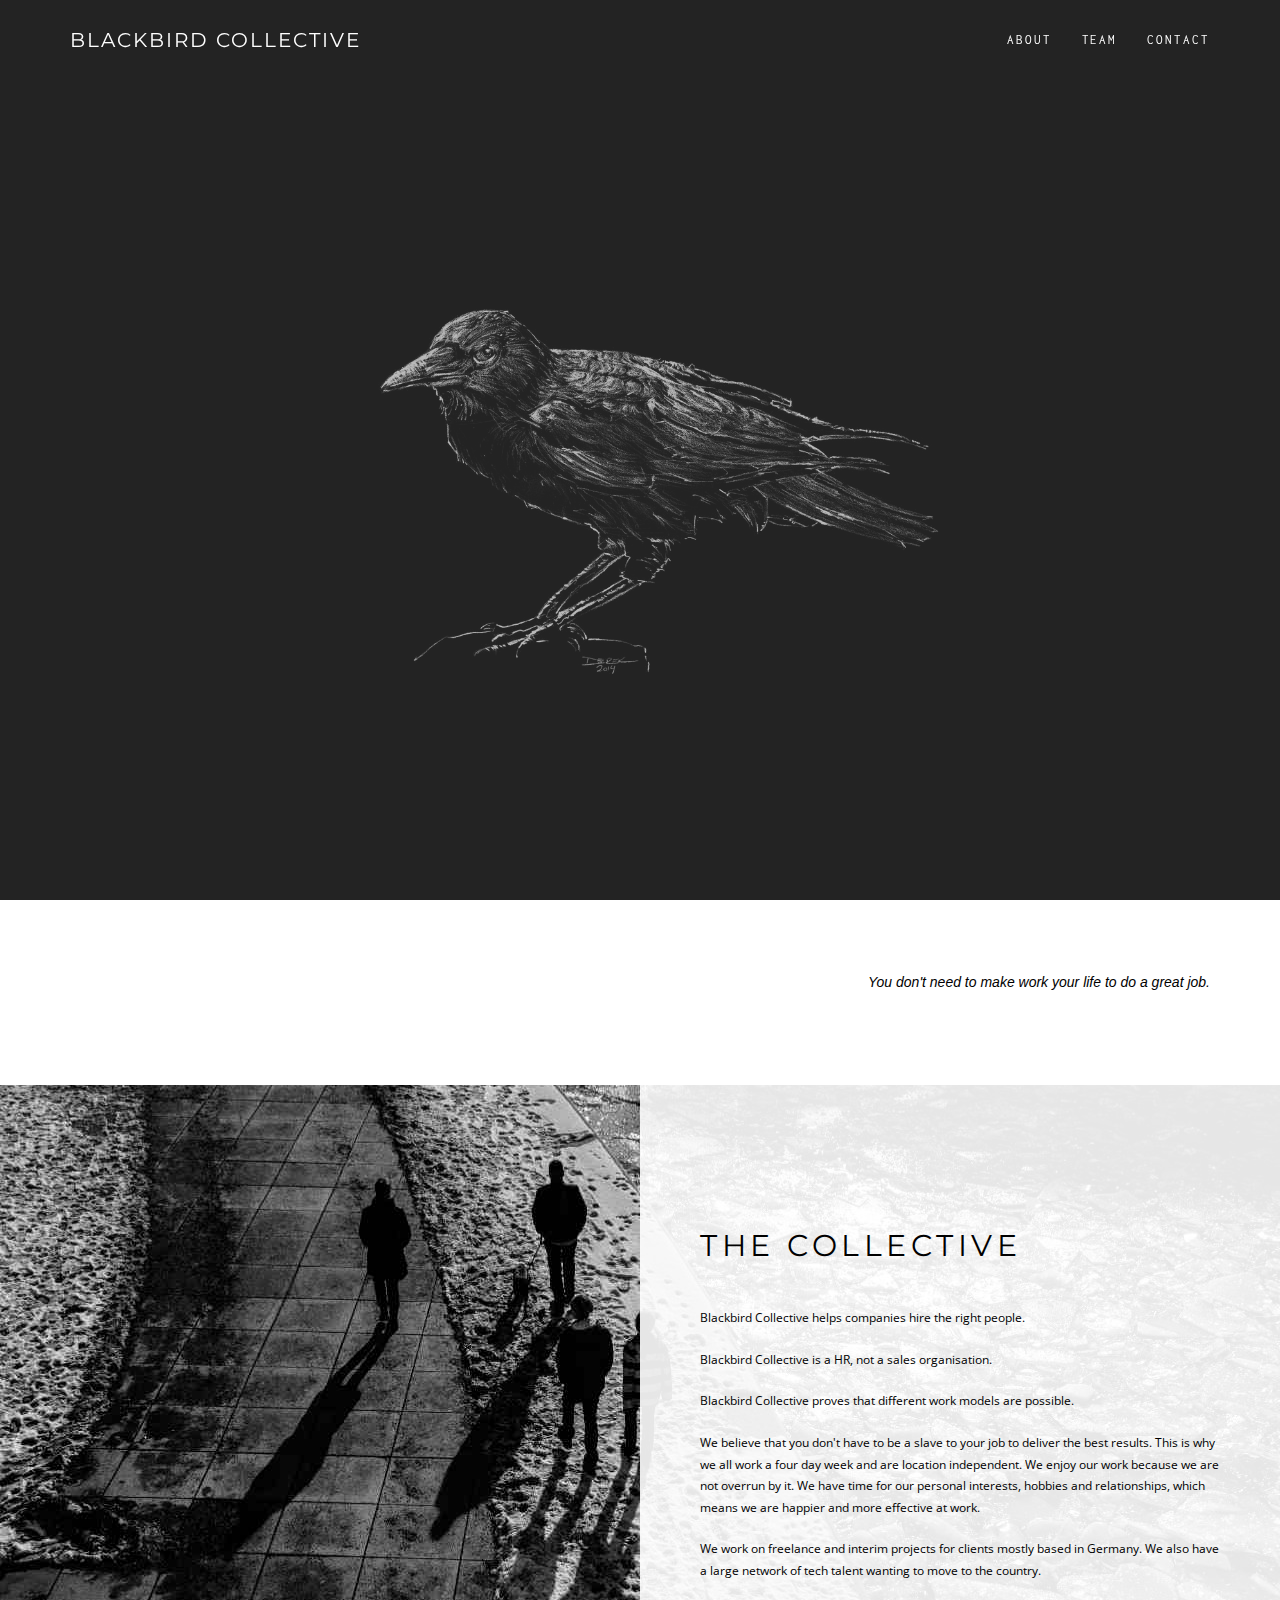
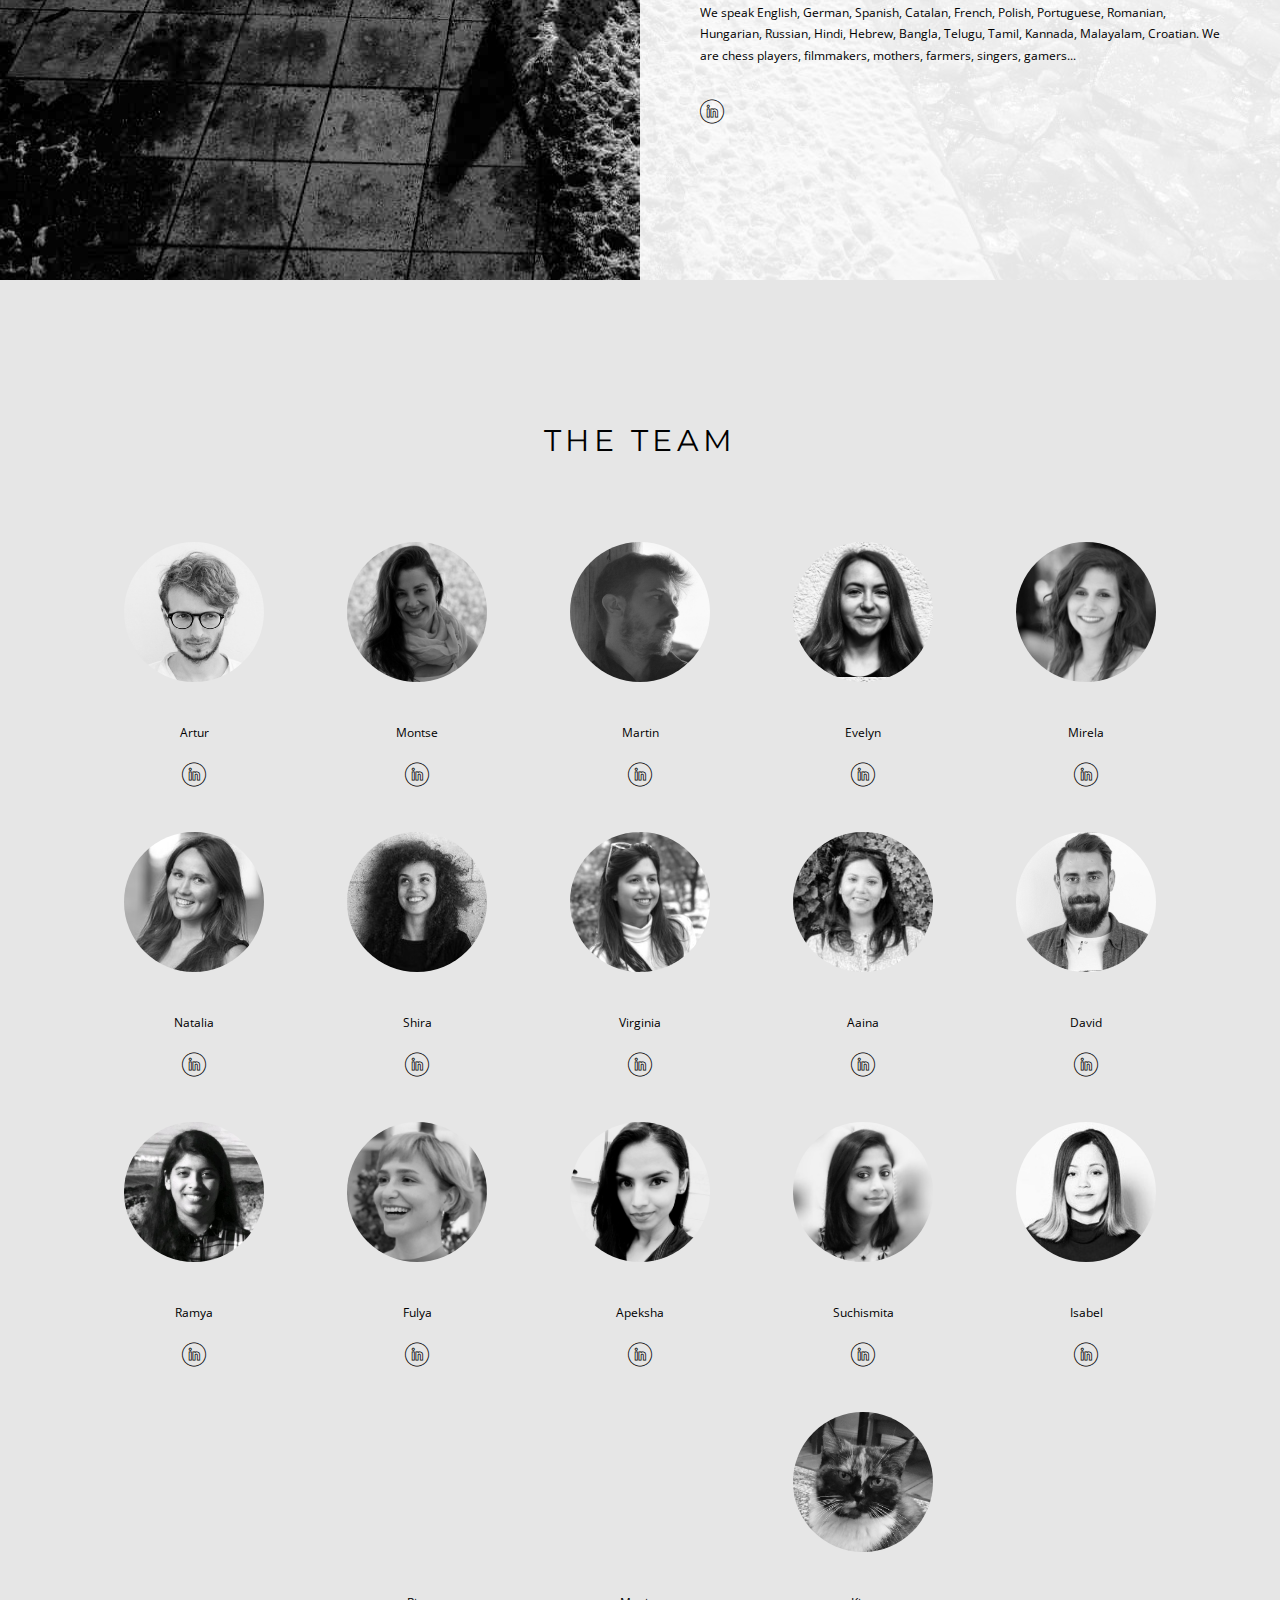
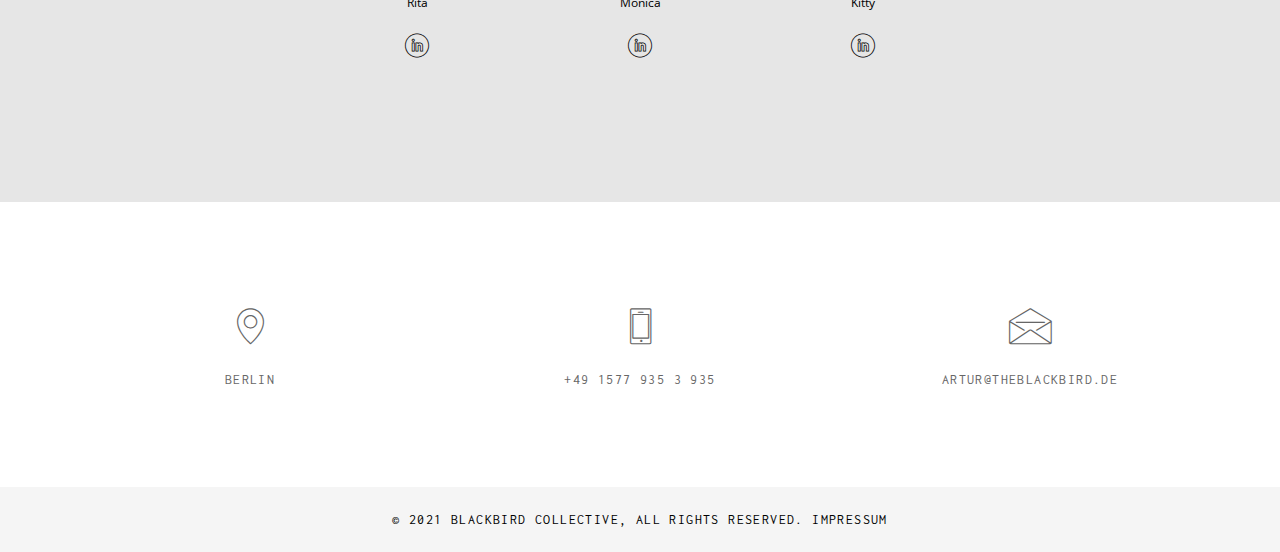
==== index.html @ e06be658 "Update index.html" ====
<!DOCTYPE html>
<html lang="en">
<head>
	<meta charset="UTF-8">
	<meta name="viewport" content="width=device-width, initial-scale=1.0">
	<meta name="description" content="blackbird collective">
	<meta name="author" content="xemantic.com">
	
	<title>blackbird collective</title>
	
	<!-- Bootstrap core CSS -->
	<link href="assets/bootstrap/css/bootstrap.min.css" rel="stylesheet">
	
	<!-- Plugins -->
	<link href="assets/css/simpletextrotator.css" rel="stylesheet">
	<link href="assets/css/font-awesome.min.css" rel="stylesheet">
	<link href="assets/css/et-line-font.css" rel="stylesheet">
	<link href="assets/css/magnific-popup.css" rel="stylesheet">
	<link href="assets/css/flexslider.css" rel="stylesheet">
	<link href="assets/css/animate.css" rel="stylesheet">
	
	<!-- Template core CSS -->
	<link href="assets/css/style.css" rel="stylesheet">
	
	<!-- Custom css -->
	<link href="assets/css/custom.css" rel="stylesheet">
</head>
<body>

	<!-- PRELOADER -->
	<div class="page-loader">
		<div class="loader">Loading...</div>
	</div>
	<!-- /PRELOADER -->

	<!-- NAVIGATION -->
	<nav class="navbar navbar-custom navbar-transparent navbar-fixed-top" role="navigation">

			<div class="container">
		
				<div class="navbar-header">
					<button type="button" class="navbar-toggle" data-toggle="collapse" data-target="#custom-collapse">
						<span class="sr-only">Toggle navigation</span>
						<span class="icon-bar"></span>
						<span class="icon-bar"></span>
						<span class="icon-bar"></span>
					</button>
					<a class="navbar-brand" href="#">blackbird collective</a>
				</div>
		
				<div class="collapse navbar-collapse" id="custom-collapse">
		
					<ul class="nav navbar-nav navbar-right">
		                <li><a href="#about">About</a></li>
						<li><a href="#team">Team</a></li>
                        <li><a href="#contact">Contact</a></li>
					</ul>
				</div>
		
			</div>

	</nav>
	<!-- /NAVIGATION -->

	<!-- HOME -->
	<section id="home" class="module-hero module-parallax module-fade module-full-height bg-dark-30" data-background="images/blackbird-background.jpg">


	</section >
	<!-- /HOME -->

	<!-- WRAPPER -->
	<div class="wrapper">

		<!-- TESTIMONIAL -->
		<section class="module-small" id="about">

			<div class="container">

				<div class="row">

					<!-- MODULE TITLE -->
					<!-- <div class="col-sm-6">
						<h2 class="module-title font-alt">Someone quote</h2>
					</div> -->
					<!-- /MODULE TITLE -->

					<!-- BLOCKQUOTE -->
					<div class="col-sm-offset-6 col-sm-6">
						<blockquote class="font-serif align-right">
							<p> You don't need to make work your life to do a great job. </p>
							<p class="font-inc font-uppercase"></p>
						</blockquote>
					</div>
					<!-- /BLOCKQUOTE -->

				</div>

			</div>

		</section>
		<!-- /TESTIMONIAL -->

		<!-- ABOUT -->
		<section class="module p-t-0 p-b-0" data-background="images/berlin-winter-bw.jpg">

			<div class="container-fluid">

				<div class="row relative">

					<div class="col-sm-12 col-md-6 col-md-offset-6 col-bg">

						<h2 class="module-title font-alt">The collective</h2>
						<p>
                          Blackbird Collective helps companies hire the right people.
                        </p>
                        <p>
                          Blackbird Collective is a HR, not a sales organisation.
                        </p>  
                        <p>
                          Blackbird Collective proves that different work models are possible.
                        </p>
                        <p>
                          We believe that you don't have to be a slave to your job to deliver the best results. This is why we all work a four day week and are location independent. We enjoy our work because we are not overrun by it. We have time for our personal interests, hobbies and relationships, which means we are happier and more effective at work. 
                        </p>
                        <p>
                          We work on freelance and interim projects for clients mostly based in Germany. We also have a large network of tech talent wanting to move to the country. 
                        </p>
                        <p>
                          We speak English, German, Spanish, Catalan, French, Polish, Portuguese, Romanian, Hungarian, Russian, Hindi, Hebrew, Bangla, Telugu, Tamil, Kannada, Malayalam, Croatian. We are chess players, filmmakers, mothers, farmers, singers, gamers...
                        </p>
						<ul class="social-list">
							<li><a href="https://www.linkedin.com/company/blackbird-collective/about/"><span class="icon-linkedin"></span></a></li>
						</ul>

					</div>

				</div>

			</div>

		</section>
		<!-- /ABOUT -->

        <!-- CHESS -->
        <section class="module p-t-0 p-b-0" data-background="" id="team">

            <div class="container-fluid">

                <div class="row relative">

                    <div class="col-sm-12 col-md-12 col-bg team">

                        <h2 class="module-title font-alt">The team</h2>
         				<div class="team-member">
		     				<div class="img-circle" id="artur"></div>
		     				<p>Artur</p>
							<a href="https://www.linkedin.com/in/arturkos/"><span class="icon-linkedin"></span></a>
						</div>
						<div class="team-member">
		     				<div class="img-circle" id="montse"></div>
		     				<p>Montse</p>
							<a href="https://www.linkedin.com/in/montse-verd%C3%BAn-castell%C3%B3-800b1b2b/"><span class="icon-linkedin"></span></a>
						</div>
						<div class="team-member">
		     				<div class="img-circle" id="martin"></div>
		     				<p>Martin</p>
							<a href="https://www.linkedin.com/in/mart%C3%ADn-oliveros-heinze-a3b8a443/"><span class="icon-linkedin"></span></a>
						</div>
						<div class="team-member">
		     				<div class="img-circle" id="evelyn"></div>
		     				<p>Evelyn</p>
							<a href="https://www.linkedin.com/in/evelynt%C3%B6r%C3%B6k/"><span class="icon-linkedin"></span></a>
						</div>
						<div class="team-member">
		     				<div class="img-circle" id="mirela"></div>
		     				<p>Mirela</p>
							<a href="https://www.linkedin.com/in/mirela-tocco/"><span class="icon-linkedin"></span></a>
						</div>
						<div class="team-member">
		     				<div class="img-circle" id="natalia"></div>
		     				<p>Natalia</p>
							<a href="https://www.linkedin.com/in/natalia-katana-90888762/"><span class="icon-linkedin"></span></a>
						</div>
						<div class="team-member">
		     				<div class="img-circle" id="shira"></div>
		     				<p>Shira</p>
							<a href="https://www.linkedin.com/in/shira-kiderlen-b3609296/"><span class="icon-linkedin"></span></a>
			    			</div>
						<div class="team-member">
		     				<div class="img-circle" id="virginia"></div>
		     				<p>Virginia</p>
							<a href="https://www.linkedin.com/in/virginia-sol-conde/"><span class="icon-linkedin"></span></a>
						</div>
						<div class="team-member">
		     				<div class="img-circle" id="aaina"></div>
		     				<p>Aaina</p>
							<a href="https://www.linkedin.com/in/aaina-arora/"><span class="icon-linkedin"></span></a>
						</div>
						<div class="team-member">
		     				<div class="img-circle" id="david"></div>
		     				<p>David</p>
							<a href="https://www.linkedin.com/in/david-dukic-2b179a167/?miniProfileUrn=urn%3Ali%3Afs_miniProfile%3AACoAACfOIiUB5-FbG6EJ0XPs8m3ChK4rYDBHxj4"><span class="icon-linkedin"></span></a>
						</div>
						<div class="team-member">
		     				<div class="img-circle" id="ramya"></div>
		     				<p>Ramya</p>
							<a href="https://www.linkedin.com/in/ramya-sree-k-860217149/"><span class="icon-linkedin"></span></a>
						</div>
						<div class="team-member">
		     				<div class="img-circle" id="fulya"></div>
		     				<p>Fulya</p>
							<a href="https://www.linkedin.com/in/fulyaydin/"><span class="icon-linkedin"></span></a>
						</div>
						<div class="team-member">
		     				<div class="img-circle" id="apeksha"></div>
		     				<p>Apeksha</p>
							<a href="https://www.linkedin.com/in/apeksha-m-a0412a112/"><span class="icon-linkedin"></span></a>
						</div>
						<div class="team-member">
		     				<div class="img-circle" id="suchi"></div>
		     				<p>Suchismita</p>
							<a href="https://www.linkedin.com/in/suchismitaduttaguptapal/"><span class="icon-linkedin"></span></a>
						</div>
						<div class="team-member">
		     				<div class="img-circle" id="isabel"></div>
		     				<p>Isabel</p>
							<a href="https://www.linkedin.com/in/isabel-calder%C3%B3n-91b411173/"><span class="icon-linkedin"></span></a>
						</div>
						<div class="team-member">
		     				<div class="img-circle" id="rita"></div>
		     				<p>Rita</p>
							<a href="https://www.linkedin.com/in/rita-oghide-92452647/"><span class="icon-linkedin"></span></a>
						</div>
						<div class="team-member">
		     				<div class="img-circle" id="monica"></div>
		     				<p>Monica</p>
							<a href="https://www.linkedin.com/in/monicagcristea/"><span class="icon-linkedin"></span></a>
						</div>
						<div class="team-member">
		     				<div class="img-circle" id="kitty"></div>
		     				<p>Kitty</p>
							<a href="https://www.linkedin.com/company/blackbird-collective/"><span class="icon-linkedin"></span></a>
						</div>
    
                    </div>

                </div>

            </div>

        </section>
        <!-- /CHESS -->


		<!-- CONTACT -->
		<section class="module-small" id="contact">
		
			<div class="container">
		
				<div class="row">
		
					<!-- CONTENT BOX -->
					<div class="col-sm-4">
						<div class="content-box">
							<div class="content-box-icon">
								<span class="icon-map-pin"></span>
							</div>
							<div class="content-box-title font-inc">
								Berlin
							</div>
						</div>
					</div>
					<!-- /CONTENT BOX -->
		
					<!-- CONTENT BOX -->
					<div class="col-sm-4">
						<div class="content-box">
							<div class="content-box-icon">
								<span class="icon-phone"></span>
							</div>
							<div class="content-box-title font-inc">
								+49 1577 935 3 935
							</div>
						</div>
					</div>
					<!-- /CONTENT BOX -->
		
					<!-- CONTENT BOX -->
					<div class="col-sm-4">
						<div class="content-box">
							<div class="content-box-icon">
								<span class="icon-envelope"></span>
							</div>
							<div class="content-box-title font-inc">
								artur@theblackbird.de
							</div>
						</div>
					</div>
					<!-- /CONTENT BOX -->
		
				</div>
		
			</div>
		
		</section>
		<!-- /CONTACT -->

		<!-- FOOTER -->
		<footer class="footer">
		
			<div class="container">
		
				<div class="row">
		
					<div class="col-sm-12 text-center">
						<p class="copyright font-inc m-b-0">© 2021 <a href="#">blackbird collective</a>, All Rights Reserved. <a href="impressum.html">Impressum</a></p>
					</div>
		
				</div>
		
			</div>
		
		</footer>
		<!-- /FOOTER -->

	</div>
	<!-- /WRAPPER -->

	<!-- Scroll-up -->
	<div class="scroll-up">
		<a href="#totop"><i class="fa fa-angle-double-up"></i></a>
	</div>
	
	<!-- Javascript files -->
	<script src="assets/js/jquery-2.1.3.min.js"></script>
	<script src="assets/bootstrap/js/bootstrap.min.js"></script>
	<script src="assets/js/jquery.mb.YTPlayer.min.js"></script>
	<script src="assets/js/appear.js"></script>
	<script src="assets/js/jquery.simple-text-rotator.min.js"></script>
	<script src="assets/js/jqBootstrapValidation.js"></script>
	<script src="http://maps.google.com/maps/api/js?sensor=true"></script>
	<script src="assets/js/gmaps.js"></script>
	<script src="assets/js/isotope.pkgd.min.js"></script>
	<script src="assets/js/imagesloaded.pkgd.js"></script>
	<script src="assets/js/jquery.flexslider-min.js"></script>
	<script src="assets/js/jquery.magnific-popup.min.js"></script>
	<script src="assets/js/jquery.fitvids.js"></script>
	<script src="assets/js/smoothscroll.js"></script>
	<script src="assets/js/wow.min.js"></script>
	<script src="assets/js/contact.js"></script>
	<script src="assets/js/custom.js"></script>

</body>
</html>
---- assets/css/simpletextrotator.css ----
.rotating {
  display: inline-block;
  -webkit-transform-style: preserve-3d;
  -moz-transform-style: preserve-3d;
  -ms-transform-style: preserve-3d;
  -o-transform-style: preserve-3d;
  transform-style: preserve-3d;
  -webkit-transform: rotateX(0) rotateY(0) rotateZ(0);
  -moz-transform: rotateX(0) rotateY(0) rotateZ(0);
  -ms-transform: rotateX(0) rotateY(0) rotateZ(0);
  -o-transform: rotateX(0) rotateY(0) rotateZ(0);
  transform: rotateX(0) rotateY(0) rotateZ(0);
  -webkit-transition: 0.5s;
  -moz-transition: 0.5s;
  -ms-transition: 0.5s;
  -o-transition: 0.5s;
  transition: 0.5s;
  -webkit-transform-origin-x: 50%;
}

.rotating.flip {
  position: relative;
}

.rotating .front, .rotating .back {
  left: 0;
  top: 0;
  -webkit-backface-visibility: hidden;
  -moz-backface-visibility: hidden;
  -ms-backface-visibility: hidden;
  -o-backface-visibility: hidden;
  backface-visibility: hidden;
}

.rotating .front {
  position: absolute;
  display: inline-block;
  -webkit-transform: translate3d(0,0,1px);
  -moz-transform: translate3d(0,0,1px);
  -ms-transform: translate3d(0,0,1px);
  -o-transform: translate3d(0,0,1px);
  transform: translate3d(0,0,1px);
}

.rotating.flip .front {
  z-index: 1;
}

.rotating .back {
  display: block;
  opacity: 0;
}

.rotating.spin {
  -webkit-transform: rotate(360deg) scale(0);
  -moz-transform: rotate(360deg) scale(0);
  -ms-transform: rotate(360deg) scale(0);
  -o-transform: rotate(360deg) scale(0);
  transform: rotate(360deg) scale(0);
}



.rotating.flip .back {
  z-index: 2;
  display: block;
  opacity: 1;
  
  -webkit-transform: rotateY(180deg) translate3d(0,0,0);
  -moz-transform: rotateY(180deg) translate3d(0,0,0);
  -ms-transform: rotateY(180deg) translate3d(0,0,0);
  -o-transform: rotateY(180deg) translate3d(0,0,0);
  transform: rotateY(180deg) translate3d(0,0,0);
}

.rotating.flip.up .back {
  -webkit-transform: rotateX(180deg) translate3d(0,0,0);
  -moz-transform: rotateX(180deg) translate3d(0,0,0);
  -ms-transform: rotateX(180deg) translate3d(0,0,0);
  -o-transform: rotateX(180deg) translate3d(0,0,0);
  transform: rotateX(180deg) translate3d(0,0,0);
}

.rotating.flip.cube .front {
  -webkit-transform: translate3d(0,0,100px) scale(0.9,0.9);
  -moz-transform: translate3d(0,0,100px) scale(0.85,0.85);
  -ms-transform: translate3d(0,0,100px) scale(0.85,0.85);
  -o-transform: translate3d(0,0,100px) scale(0.85,0.85);
  transform: translate3d(0,0,100px) scale(0.85,0.85);
}

.rotating.flip.cube .back {
  -webkit-transform: rotateY(180deg) translate3d(0,0,100px) scale(0.9,0.9);
  -moz-transform: rotateY(180deg) translate3d(0,0,100px) scale(0.85,0.85);
  -ms-transform: rotateY(180deg) translate3d(0,0,100px) scale(0.85,0.85);
  -o-transform: rotateY(180deg) translate3d(0,0,100px) scale(0.85,0.85);
  transform: rotateY(180deg) translate3d(0,0,100px) scale(0.85,0.85);
}

.rotating.flip.cube.up .back {
  -webkit-transform: rotateX(180deg) translate3d(0,0,100px) scale(0.9,0.9);
  -moz-transform: rotateX(180deg) translate3d(0,0,100px) scale(0.85,0.85);
  -ms-transform: rotateX(180deg) translate3d(0,0,100px) scale(0.85,0.85);
  -o-transform: rotateX(180deg) translate3d(0,0,100px) scale(0.85,0.85);
  transform: rotateX(180deg) translate3d(0,0,100px) scale(0.85,0.85);
}
---- assets/css/et-line-font.css ----
@font-face {
	font-family: 'et-line';
	src:url('../fonts/et-line.eot');
	src:url('../fonts/et-line.eot?#iefix') format('embedded-opentype'),
		url('../fonts/et-line.woff') format('woff'),
		url('../fonts/et-line.ttf') format('truetype'),
		url('../fonts/et-line.svg#et-line') format('svg');
	font-weight: normal;
	font-style: normal;
}

/* Use the following CSS code if you want to use data attributes for inserting your icons */
[data-icon]:before {
	font-family: 'et-line';
	content: attr(data-icon);
	speak: none;
	font-weight: normal;
	font-variant: normal;
	text-transform: none;
	line-height: 1;
	-webkit-font-smoothing: antialiased;
	-moz-osx-font-smoothing: grayscale;
	display:inline-block;
}

/* Use the following CSS code if you want to have a class per icon */
/*
Instead of a list of all class selectors,
you can use the generic selector below, but it's slower:
[class*="icon-"] {
*/
.icon-mobile, .icon-laptop, .icon-desktop, .icon-tablet, .icon-phone, .icon-document, .icon-documents, .icon-search, .icon-clipboard, .icon-newspaper, .icon-notebook, .icon-book-open, .icon-browser, .icon-calendar, .icon-presentation, .icon-picture, .icon-pictures, .icon-video, .icon-camera, .icon-printer, .icon-toolbox, .icon-briefcase, .icon-wallet, .icon-gift, .icon-bargraph, .icon-grid, .icon-expand, .icon-focus, .icon-edit, .icon-adjustments, .icon-ribbon, .icon-hourglass, .icon-lock, .icon-megaphone, .icon-shield, .icon-trophy, .icon-flag, .icon-map, .icon-puzzle, .icon-basket, .icon-envelope, .icon-streetsign, .icon-telescope, .icon-gears, .icon-key, .icon-paperclip, .icon-attachment, .icon-pricetags, .icon-lightbulb, .icon-layers, .icon-pencil, .icon-tools, .icon-tools-2, .icon-scissors, .icon-paintbrush, .icon-magnifying-glass, .icon-circle-compass, .icon-linegraph, .icon-mic, .icon-strategy, .icon-beaker, .icon-caution, .icon-recycle, .icon-anchor, .icon-profile-male, .icon-profile-female, .icon-bike, .icon-wine, .icon-hotairballoon, .icon-globe, .icon-genius, .icon-map-pin, .icon-dial, .icon-chat, .icon-heart, .icon-cloud, .icon-upload, .icon-download, .icon-target, .icon-hazardous, .icon-piechart, .icon-speedometer, .icon-global, .icon-compass, .icon-lifesaver, .icon-clock, .icon-aperture, .icon-quote, .icon-scope, .icon-alarmclock, .icon-refresh, .icon-happy, .icon-sad, .icon-facebook, .icon-twitter, .icon-googleplus, .icon-rss, .icon-tumblr, .icon-linkedin, .icon-dribbble {
	font-family: 'et-line';
	speak: none;
	font-style: normal;
	font-weight: normal;
	font-variant: normal;
	text-transform: none;
	line-height: 1;
	-webkit-font-smoothing: antialiased;
	-moz-osx-font-smoothing: grayscale;
	display:inline-block;
}
.icon-mobile:before {
	content: "\e000";
}
.icon-laptop:before {
	content: "\e001";
}
.icon-desktop:before {
	content: "\e002";
}
.icon-tablet:before {
	content: "\e003";
}
.icon-phone:before {
	content: "\e004";
}
.icon-document:before {
	content: "\e005";
}
.icon-documents:before {
	content: "\e006";
}
.icon-search:before {
	content: "\e007";
}
.icon-clipboard:before {
	content: "\e008";
}
.icon-newspaper:before {
	content: "\e009";
}
.icon-notebook:before {
	content: "\e00a";
}
.icon-book-open:before {
	content: "\e00b";
}
.icon-browser:before {
	content: "\e00c";
}
.icon-calendar:before {
	content: "\e00d";
}
.icon-presentation:before {
	content: "\e00e";
}
.icon-picture:before {
	content: "\e00f";
}
.icon-pictures:before {
	content: "\e010";
}
.icon-video:before {
	content: "\e011";
}
.icon-camera:before {
	content: "\e012";
}
.icon-printer:before {
	content: "\e013";
}
.icon-toolbox:before {
	content: "\e014";
}
.icon-briefcase:before {
	content: "\e015";
}
.icon-wallet:before {
	content: "\e016";
}
.icon-gift:before {
	content: "\e017";
}
.icon-bargraph:before {
	content: "\e018";
}
.icon-grid:before {
	content: "\e019";
}
.icon-expand:before {
	content: "\e01a";
}
.icon-focus:before {
	content: "\e01b";
}
.icon-edit:before {
	content: "\e01c";
}
.icon-adjustments:before {
	content: "\e01d";
}
.icon-ribbon:before {
	content: "\e01e";
}
.icon-hourglass:before {
	content: "\e01f";
}
.icon-lock:before {
	content: "\e020";
}
.icon-megaphone:before {
	content: "\e021";
}
.icon-shield:before {
	content: "\e022";
}
.icon-trophy:before {
	content: "\e023";
}
.icon-flag:before {
	content: "\e024";
}
.icon-map:before {
	content: "\e025";
}
.icon-puzzle:before {
	content: "\e026";
}
.icon-basket:before {
	content: "\e027";
}
.icon-envelope:before {
	content: "\e028";
}
.icon-streetsign:before {
	content: "\e029";
}
.icon-telescope:before {
	content: "\e02a";
}
.icon-gears:before {
	content: "\e02b";
}
.icon-key:before {
	content: "\e02c";
}
.icon-paperclip:before {
	content: "\e02d";
}
.icon-attachment:before {
	content: "\e02e";
}
.icon-pricetags:before {
	content: "\e02f";
}
.icon-lightbulb:before {
	content: "\e030";
}
.icon-layers:before {
	content: "\e031";
}
.icon-pencil:before {
	content: "\e032";
}
.icon-tools:before {
	content: "\e033";
}
.icon-tools-2:before {
	content: "\e034";
}
.icon-scissors:before {
	content: "\e035";
}
.icon-paintbrush:before {
	content: "\e036";
}
.icon-magnifying-glass:before {
	content: "\e037";
}
.icon-circle-compass:before {
	content: "\e038";
}
.icon-linegraph:before {
	content: "\e039";
}
.icon-mic:before {
	content: "\e03a";
}
.icon-strategy:before {
	content: "\e03b";
}
.icon-beaker:before {
	content: "\e03c";
}
.icon-caution:before {
	content: "\e03d";
}
.icon-recycle:before {
	content: "\e03e";
}
.icon-anchor:before {
	content: "\e03f";
}
.icon-profile-male:before {
	content: "\e040";
}
.icon-profile-female:before {
	content: "\e041";
}
.icon-bike:before {
	content: "\e042";
}
.icon-wine:before {
	content: "\e043";
}
.icon-hotairballoon:before {
	content: "\e044";
}
.icon-globe:before {
	content: "\e045";
}
.icon-genius:before {
	content: "\e046";
}
.icon-map-pin:before {
	content: "\e047";
}
.icon-dial:before {
	content: "\e048";
}
.icon-chat:before {
	content: "\e049";
}
.icon-heart:before {
	content: "\e04a";
}
.icon-cloud:before {
	content: "\e04b";
}
.icon-upload:before {
	content: "\e04c";
}
.icon-download:before {
	content: "\e04d";
}
.icon-target:before {
	content: "\e04e";
}
.icon-hazardous:before {
	content: "\e04f";
}
.icon-piechart:before {
	content: "\e050";
}
.icon-speedometer:before {
	content: "\e051";
}
.icon-global:before {
	content: "\e052";
}
.icon-compass:before {
	content: "\e053";
}
.icon-lifesaver:before {
	content: "\e054";
}
.icon-clock:before {
	content: "\e055";
}
.icon-aperture:before {
	content: "\e056";
}
.icon-quote:before {
	content: "\e057";
}
.icon-scope:before {
	content: "\e058";
}
.icon-alarmclock:before {
	content: "\e059";
}
.icon-refresh:before {
	content: "\e05a";
}
.icon-happy:before {
	content: "\e05b";
}
.icon-sad:before {
	content: "\e05c";
}
.icon-facebook:before {
	content: "\e05d";
}
.icon-twitter:before {
	content: "\e05e";
}
.icon-googleplus:before {
	content: "\e05f";
}
.icon-rss:before {
	content: "\e060";
}
.icon-tumblr:before {
	content: "\e061";
}
.icon-linkedin:before {
	content: "\e062";
}
.icon-dribbble:before {
	content: "\e063";
}
---- assets/css/style.css ----
/* ------------------------------------------------------------------
Project: Semantic
Version: 1.1
Do not edit this file - Place your styles in custom.css
------------------------------------------------------------------ */

@import url("slider.css");
@import url("vertical.css");
@import url("http://fonts.googleapis.com/css?family=Montserrat:400");
@import url("http://fonts.googleapis.com/css?family=Inconsolata:400,700");
@import url("http://fonts.googleapis.com/css?family=Open+Sans:400italic,400,700");

/* ------------------------------------------------------------------
General Styles
------------------------------------------------------------------- */

html {
	overflow-y: scroll;
	overflow-x: hidden;
	-ms-overflow-style: scrollbar;
}

body {
	background: #fff;
	font: 400 12px/1.8 "Open Sans", Verdana, sans-serif;
	color: #666;
	-webkit-font-smoothing: antialiased;
}

img {
	max-width: 100%;
	height: auto;
}

iframe {
	border: 0;
}

.leftauto {
	right: 0 !important;
	left: auto !important;
}

/* Selection */

::-moz-selection {
	background: #000;
	color: #fff;
}

::-webkit-selection{
	background: #000;
	color: #fff;
}

::selection{
	background: #000;
	color: #fff;
}

/* Transition elsements */

.form-control,
.navbar-custom,
.navbar-custom .navbar-brand {
	-webkit-transition: all 0.4s ease-in-out 0s;
	   -moz-transition: all 0.4s ease-in-out 0s;
		-ms-transition: all 0.4s ease-in-out 0s;
		 -o-transition: all 0.4s ease-in-out 0s;
			transition: all 0.4s ease-in-out 0s;
}

a,
.btn,
.navbar a {
	-webkit-transition: all 0.125s ease-in-out 0s;
	   -moz-transition: all 0.125s ease-in-out 0s;
		-ms-transition: all 0.125s ease-in-out 0s;
		 -o-transition: all 0.125s ease-in-out 0s;
			transition: all 0.125s ease-in-out 0s;
}

.team-detail,
.team-image:after,
.work-caption,
.work-image > img,
.work-image:after {
	-webkit-transition: all 0.3s ease-in-out 0s;
	   -moz-transition: all 0.3s ease-in-out 0s;
		-ms-transition: all 0.3s ease-in-out 0s;
		 -o-transition: all 0.3s ease-in-out 0s;
			transition: all 0.3s ease-in-out 0s;
}

/* Reset border-radius */

.well,
.label,
.alert,
.progress,
.form-control,
.modal-content,
.panel-heading,
.panel-group .panel,
.nav-tabs > li > a,
.nav-pills > li > a {
	-webkit-border-radius: 2px;
	   -moz-border-radius: 2px;
		 -o-border-radius: 2px;
			border-radius: 2px;
}

/* Reset box-shadow */

.btn,
.well,
.panel,
.progress,
.progress-bar,
.form-control,
.form-control:hover,
.form-control:focus,
.navbar-custom .dropdown-menu {
	-webkit-box-shadow: none;
			box-shadow: none;
}

/* ------------------------------------------------------------------
Form styles
------------------------------------------------------------------- */

.form-control {
	font-family: "Inconsolata", sans-serif;
	text-transform: uppercase;
	letter-spacing: 0.1em;
	font-size: 11px;
	height: 33px;
	border: 1px solid #b2b2b2;
	-webkit-border-radius: 2px;
	   -moz-border-radius: 2px;
	        border-radius: 2px;
}

.form-control:focus {
	border-color: #CACACA;
}

/* Form sizes */

.input-lg,
.form-horizontal .form-group-lg .form-control {
	height: 43px;
	font-size: 13px;
}

.input-sm, .form-horizontal .form-group-sm .form-control {
	height: 29px;
	font-size: 10px;
}

/* ------------------------------------------------------------------
Button styles
------------------------------------------------------------------- */

.btn {
	padding: 8px 37px;
	font-family: "Inconsolata", sans-serif;
	text-transform: uppercase;
	letter-spacing: 0.1em;
	font-size: 11px;
}

.btn.focus,
.btn.active.focus,
.btn.active:focus,
.btn:active.focus,
.btn:active:focus,
.btn:focus {
	outline: 0;
}

.btn.btn-round {
	-webkit-border-radius: 2px;
	   -moz-border-radius: 2px;
	        border-radius: 2px;
}

.btn.btn-circle {
	-webkit-border-radius: 30px;
	   -moz-border-radius: 30px;
	        border-radius: 30px;
}

/* Button colors */

.btn.btn-g {
	background: transparent;
	border: 1px solid #b2b2b2;
	color: #666;
}

.btn.btn-g:hover,
.btn.btn-g:focus {
	background: #b2b2b2;
	color: #fff;
}

.btn.btn-border-d {
	background: transparent;
	border: 1px solid #000;
	color: #000;
}

.btn.btn-border-d:hover,
.btn.btn-border-d:focus {
	background: #000;
	color: #fff;
}

.btn.btn-d {
	background: rgba(0, 0, 0, 0.8);
	color: #fff;
}

.btn.btn-d:hover,
.btn.btn-d:focus {
	background: #000;
	color: #fff;
}

/* Button sizes */

.btn.btn-lg {
	padding: 12px 45px;
	font-size: 13px;
}

.btn.btn-sm {
	padding: 6px 25px;
	font-size: 10px;
	letter-spacing: 1px;
}

.btn.btn-xs {
	padding: 4px 19px;
	font-size: 10px;
	letter-spacing: 0;
}

.btn-list .btn {
	margin: 5px 0;
}

/* ------------------------------------------------------------------
Tabs and Accordions
------------------------------------------------------------------- */

.tab-content {
	padding: 20px 0;
}

.panel-title {
	font-size: 14px;
}

.panel-heading a {
	position: relative;
	display: block;
}

.panel-heading a:after {
	position: absolute;
	content: "\f106";
	top: 50%;
	right: 0px;
	font-family: "FontAwesome";
	line-height: 1;
	font-size: 14px;
	margin-top: -7px;
}

.panel-heading a.collapsed:after {
	content: "\f107";
}

/* ------------------------------------------------------------------
Progress bars
------------------------------------------------------------------- */

.progress {
	overflow: visible;
	height: 4px;
}

.progress-bar {
	position: relative;
}

.progress-bar.pb-dark {
	background: #000;
}

.progress-bar span {
	position: absolute;
	display: block;
	right: -0px;
	top: 6px;
	opacity: 0;
	line-height: 12px;
	font-size: 12px;
	color: #666;
	padding: 4px 0px;
}

.progress-bar span:after {
	display: inline-block;
	content: "%";
}

.progress-title {
	margin: 0 0 5px;
	text-transform: uppercase;
	font-size: 14px;
}

/* ------------------------------------------------------------------
Examples
------------------------------------------------------------------- */

.et-icons .box1 {
	border: 1px solid #e5e5e5;
	display: block;
	width: 25%;
	float: left;
	padding: 0;
	font-size: 13px;
	margin: -1px 0 0 -1px;
}

.et-icons .box1 > span {
	display: inline-block;
	border-right: 1px solid #e5e5e5;
	min-width: 60px;
	min-height: 60px;
	text-align: center;
	line-height: 60px;
	font-size: 28px;
	margin-right: 5px;
}

.fa-icons > div {
	padding: 0;
	border: 1px solid #e5e5e5;
	margin: -1px 0 0 -1px;
	font-size: 13px;
}

.fa-icons > div > i {
	display: inline-block;
	margin-right: 5px;
	min-width: 40px;
	min-height: 40px;
	border-right: 1px solid #f1f1f1;
	line-height: 40px;
	text-align: center;
	font-size: 14px;
}

.help-block ul {
	list-style: none;
	padding: 0;
	margin: 0;
}

/* ------------------------------------------------------------------
Overlays
------------------------------------------------------------------- */

/* Dark background */

.bg-dark,
.bg-dark-30,
.bg-dark-50,
.bg-dark-90,
.bg-dark .module-title,
.bg-dark-30 .module-title,
.bg-dark-50 .module-title,
.bg-dark-90 .module-title {
	color: #fff;
}

.bg-dark {
	background: #111;
}

.bg-dark-30:before {
	position: absolute;
	background: rgba(0, 0, 0, .3);
	content: " ";
	height: 100%;
	width: 100%;
	left: 0;
	top: 0;
}

.bg-dark-50:before {
	position: absolute;
	background: rgba(0, 0, 0, .5);
	content: " ";
	height: 100%;
	width: 100%;
	left: 0;
	top: 0;
}

.bg-dark-90:before {
	position: absolute;
	background: rgba(0, 0, 0, .9);
	content: " ";
	height: 100%;
	width: 100%;
	left: 0;
	top: 0;
}

/* Light background */

.bg-light,
.bg-light-30,
.bg-light-50,
.bg-light-90 {
	color: #000;
}

.bg-light {
	background: rgba(234, 234, 234, 0.7);
}

.bg-light-30:before {
	position: absolute;
	background: rgba(255, 255, 255, .3);
	content: " ";
	height: 100%;
	width: 100%;
	left: 0;
	top: 0;
}

.bg-light-50:before {
	position: absolute;
	background: rgba(255, 255, 255, .5);
	content: " ";
	height: 100%;
	width: 100%;
	left: 0;
	top: 0;
}

.bg-light-90:before {
	position: absolute;
	background: rgba(255, 255, 255, .9);
	content: " ";
	height: 100%;
	width: 100%;
	left: 0;
	top: 0;
}

/* ------------------------------------------------------------------
Typography
------------------------------------------------------------------- */

a {
	color: #000;
}

a:hover, a:focus {
	text-decoration: none;
	color: #999;
	outline: 0;
}

.bg-dark a {
	color: #CDCDCD;
}

.bg-dark a:hover, .bg-dark a:focus {
	color: #000;
}

h1, h2, h3, h4, h5, h6 {
	line-height: 1.4;
	font-weight: 400;
}

p, ol, ul, blockquote {
	margin: 0 0 20px;
}

blockquote {
	border: 0;
	font-style: italic;
	font-size: 14px;
	padding: 0;
}

.font-alt {
	font-family: "Montserrat", sans-serif;
	text-transform: uppercase;
	letter-spacing: 0.1em;
}

.font-inc {
	font-family: "Inconsolata", sans-serif;
	text-transform: uppercase;
	letter-spacing: 0.1em;
}

.font-serif {
	font-family: Georgia, sans-serif;
}

.font-uppercase {
	text-transform: uppercase;
	font-style: normal;
}

.align-center {
	text-align: center;
}

.rotate {
	text-shadow: none !important;
}

/* ------------------------------------------------------------------
Navbar
------------------------------------------------------------------- */

.navbar-custom {
	background: #fff;
	border: 0;
	border-color: #f5f5f5 !important;
	border-bottom: 1px solid #f5f5f5 !important;
	border-radius: 0;
	font-family: "Inconsolata", sans-serif;
	text-transform: uppercase;
	letter-spacing: 0.15em;
	font-size: 13px;
	z-index: 1000;
}

.navbar-custom .dropdown-menu {
	background: #fff;
	border: 1px solid #f5f5f5;
	border-radius: 0;
	padding: 0;
	-webkit-box-shadow: none;
	        box-shadow: none;
}

.navbar-custom .dropdown-menu .dropdown-menu {
	top: 0;
	left: 100%;
	right: auto;
	margin-top: -1px;
}

.navbar-custom .navbar-brand {
	font-family: "Montserrat", sans-serif;
	letter-spacing: 0.1em;
	font-weight: 400;
	font-size: 20px;
	color: #000;
}

.navbar-custom .nav li > a {
	position: relative;
	color: #000;
}

.navbar-custom .nav > li > a:focus,
.navbar-custom .nav > li > a:hover,
.navbar-custom .nav .open > a,
.navbar-custom .nav .open > a:focus,
.navbar-custom .nav .open > a:hover,
.navbar-custom .dropdown-menu > li > a:focus,
.navbar-custom .dropdown-menu > li > a:hover {
	background: none;
	color: #999;
}

.navbar-custom .dropdown-menu > li > a:hover {
	background: #f5f5f5 !important;
}

.navbar-custom .dropdown-menu > li > a {
	border-bottom: 1px solid #f5f5f5 !important;
	padding: 11px 15px;
	letter-spacing: 0.15em;
	font-size: 11px;
	color: #666;
}

.navbar-custom .dropdown-menu > li:last-child > a {
	border: 0 !important;
}

.navbar-custom .dropdown-toggle:after {
	position: absolute;
	display: block;
	right: 0;
	top: 50%;
	margin-top: -5px;
	font: normal normal normal 14px/1 FontAwesome;
	font-size: 9px;
	content: "\f107";
	text-rendering: auto;
	-webkit-font-smoothing: antialiased;
	-moz-osx-font-smoothing: grayscale;
}

.navbar-custom .navbar-nav > .dropdown > .dropdown-toggle {
	padding-right: 28px;
}

.navbar-custom .navbar-nav > .dropdown > .dropdown-toggle:after {
	position: absolute;
	display: block;
	right: 15px;
	top: 50%;
	margin-top: -5px;
	font: normal normal normal 14px/1 FontAwesome;
	font-size: 9px;
	content: "\f107";
	text-rendering: auto;
	-webkit-font-smoothing: antialiased;
	-moz-osx-font-smoothing: grayscale;
}

.navbar-custom .navbar-toggle .icon-bar {
	background: #000;
}

/* -------------------------------------------------------------------
Home Section
------------------------------------------------------------------- */

.module-hero {
	position: relative;
	background-color: #fff;
	background-repeat: no-repeat;
	background-position: center center;
	width: 100%;
	z-index: 0;
	-webkit-background-size: cover;
	   -moz-background-size: cover;
		 -o-background-size: cover;
			background-size: cover;
}

.hs-title-size-1 {
	letter-spacing: 0.1em;
	font-size: 14px;
}

.hs-title-size-2 {
	letter-spacing: 0.2em;
	font-size: 18px;
}

.hs-title-size-3 {
	letter-spacing: 0.1em;
	font-size: 28px;
}

.hs-title-size-4 {
	letter-spacing: 0.2em;
	font-size: 36px;
}

/* Video */

.video-controls-box {
	position: absolute !important;
	bottom: 40px;
	left: 0;
	width: 100%;
	z-index: 1;
}

.video-controls-box a {
	visibility: hidden;
	display: inline-block;
	color: #fff;
	margin: 0 5px 0 0;
}

/* -------------------------------------------------------------------
Sections
------------------------------------------------------------------- */

.wrapper {
	position: relative;
	background: #fff;
	z-index: 1;
}

.module,
.module-small,
.module-header {
	position: relative;
	padding: 140px 0;
	background-repeat: no-repeat;
	background-position: 50% 50%;
	-webkit-background-size: cover;
	   -moz-background-size: cover;
		 -o-background-size: cover;
			background-size: cover;
}

.module-small {
	padding: 70px 0;
}

.module-header {
	padding: 190px 0 140px;
}

.col-bg {
	background: rgba(255, 255, 255, .9);
	padding: 140px 60px;
}

/* Module title */

.module-title {
	position: relative;
	margin: 0 0 70px;
	letter-spacing: 0.15em;
	font-size: 30px;
	color: #000;
}

.module-subtitle {
	margin-bottom: 70px;
	font-size: 12px;
}

.module-title + .module-subtitle {
	margin-top: -35px;
}

/* Sections dividers */

.divider-w {
	border-top: 1px solid #f5f5f5;
	margin: 0;
}

/* ------------------------------------------------------------------
Social list
------------------------------------------------------------------- */

.social-list {
	list-style: none;
	padding: 0;
	margin: 0;
}

.social-list > li {
	display: inline-block;
	font-size: 24px;
	margin: 5px 5px 5px 0;
}

/* ------------------------------------------------------------------
Content boxes
------------------------------------------------------------------- */

.content-box {
	text-align: center;
	margin: 25px 0;
}

.content-box-icon {
	font-size: 36px;
}

.content-box-title {
	margin: 5px 0 0;
	font-size: 14px;
}

.content-box-text {
	margin: 15px 0 0;
}

/* ------------------------------------------------------------------
Counters
------------------------------------------------------------------- */

.counter-item {
	text-align: center;
}

.counter-number {
	font-size: 36px;
}

.counter-title {
	text-transform: uppercase;
	font-size: 14px;
}

/* ------------------------------------------------------------------
Google map
------------------------------------------------------------------- */

#map-section {
	position: relative;
	height: 450px;
	width: 100%;
}

#map {
	height: 100%;
	width: 100%;
}

#map img {
	max-width: none;
}

.ajax-response {
	text-align: center;
}

/* ------------------------------------------------------------------
Footer
------------------------------------------------------------------- */

.footer {
	background: #f5f5f5;
	padding: 20px 0;
}

.copyright {
	font-size: 14px;
}

/* ------------------------------------------------------------------
Portfolio
------------------------------------------------------------------- */

/* Portfolio filter */

.filter {
	text-align: center;
	list-style: none;
	padding: 0;
	margin: 0 0 20px;
}

.filter > li {
	display: inline-block;
	padding: 5px 0;
	margin: 0 25px;
}

.filter > li a {
	text-transform: uppercase;
	font-size: 14px;
	color: rgba(102, 102, 102, 0.5);
}

.filter > li a:hover,
.filter > li a.current {
	color: #000;
}

/* Portfolio grid */

.works-grid {
	list-style: none;
	padding: 0;
	margin: 0;
}

.works-grid.works-grid-gut {
	margin: 0 0 0 -10px;
}

.works-grid.works-grid-gut .work-item {
	padding: 0 0 10px 10px;
}

.work-item {
	width: 50%;
	float: left;
	margin: 0;
}

.works-grid-3 .work-item {
	width: 33.333%;
}

.container > .works-grid-3 .work-item {
	width: 33.2%;
}

.works-grid-4 .work-item {
	width: 25%;
}

/* Portfolio item */

.work-item > a {
	position: relative;
	display: block;
	overflow: hidden;
}

.work-image {
	position: relative;
	overflow: hidden;
}

.work-image img {
	display: block;
	overflow: hidden;
	width: 100%;
}

.work-image:after {
	position: absolute;
	display: block;
	content: "";
	height: 100%;
	width: 100%;
	top: 0;
	left: 0;
}

.work-caption {
	width: 100%;
	padding: 0 20px;
	opacity: 0;
	position: absolute;
	bottom: 100%;
	left: 0;
	text-align: center;
	overflow: hidden;
}

.work-title {
	font-size: 18px;
	color: #fff;
	margin: 0 0 6px;
}

.work-descr {
	text-transform: uppercase;
	font-size: 14px;
	color: #999;
}

/* */
.works-grid-4 .work-title {
	font-size: 14px;
}

.works-grid-4 .work-descr {
	font-size: 12px;
}

/* Portfolio item hover */

.work-item:hover .work-image:after {
	background: rgba(0, 0, 0, .7);
}

.work-item:hover .work-image > img {
	-webkit-transform: scale(1.1);
	   -moz-transform: scale(1.1);
	    -ms-transform: scale(1.1);
	     -o-transform: scale(1.1);
	        transform: scale(1.1);
}

.work-item:hover .work-caption {
	bottom: 50%;
	opacity: 1;
	z-index: 3;
	-webkit-transform: translateY(50%);
	   -moz-transform: translateY(50%);
	        transform: translateY(50%);
}

/* Work item white background */

.works-grid.works-hover-w .work-title {
	color: #000;
}

.works-grid.works-hover-w .work-descr {
	color: #666;
}

.works-grid.works-hover-w .work-item:hover .work-image:after {
	background: rgba(255, 255, 255, .8);
}

.works-grid.works-hover-g .work-image:after {
	opacity: 0;
}
.works-grid.works-hover-g .work-title,
.works-grid.works-hover-g .work-descr {
	color: #000;
}

.works-grid.works-hover-g .work-item:hover .work-image:after {
/* IE9 SVG, needs conditional override of 'filter' to 'none' */
background: url([data-uri]);
background: -moz-linear-gradient(-45deg,  rgba(255,255,223,0.8) 0%, rgba(255,255,223,0.8) 25%, rgba(252,240,179,0.8) 100%); /* FF3.6+ */
background: -webkit-gradient(linear, left top, right bottom, color-stop(0%,rgba(255,255,223,0.8)), color-stop(25%,rgba(255,255,223,0.8)), color-stop(100%,rgba(252,240,179,0.8))); /* Chrome,Safari4+ */
background: -webkit-linear-gradient(-45deg,  rgba(255,255,223,0.8) 0%,rgba(255,255,223,0.8) 25%,rgba(252,240,179,0.8) 100%); /* Chrome10+,Safari5.1+ */
background: -o-linear-gradient(-45deg,  rgba(255,255,223,0.8) 0%,rgba(255,255,223,0.8) 25%,rgba(252,240,179,0.8) 100%); /* Opera 11.10+ */
background: -ms-linear-gradient(-45deg,  rgba(255,255,223,0.8) 0%,rgba(255,255,223,0.8) 25%,rgba(252,240,179,0.8) 100%); /* IE10+ */
background: linear-gradient(135deg,  rgba(255,255,223,0.8) 0%,rgba(255,255,223,0.8) 25%,rgba(252,240,179,0.8) 100%); /* W3C */
filter: progid:DXImageTransform.Microsoft.gradient( startColorstr='#e6ffffdf', endColorstr='#e6fcf0b3',GradientType=1 ); /* IE6-8 fallback on horizontal gradient */
opacity: 1;
}

/* Portfolio single */

.work-details {
	margin: 0 0 20px;
}

.work-details-title {
	color: #000;
	margin: 0 0 20px;
}

.work-details ul {
	list-style: none;
	padding: 0;
	margin: 0;
}

.work-details ul > li {
	margin: 0 0 10px;
}

.work-title > i,
.work-title > span {
	font-size: 30px;
}

/* ------------------------------------------------------------------
Team
------------------------------------------------------------------- */

.team-item {
	position: relative;
	text-align: center;
}

.team-image {
	position: relative;
	overflow: hidden;
}

.team-image img {
	width: 100%;
}

.team-image:after {
	position: absolute;
	background: transparent;
	content: " ";
	display: block;
	height: 100%;
	width: 100%;
	top: 0;
	left: 0;
	z-index: 1;
}

.team-detail {
	position: absolute;
	width: 100%;
	left: 0;
	bottom: 50%;
	opacity: 0;
	z-index: 2;
	padding: 20px;
	-webkit-transform: translateY(50%);
	   -moz-transform: translateY(50%);
	        transform: translateY(50%);
}

.team-detail h5 {
	text-transform: uppercase;
	font-size: 14px;
}

.team-descr {
	margin: 20px 0 0;
}

.team-name {
	text-transform: uppercase;
	font-size: 14px;
	color: #000;
}

.team-role {
	text-transform: uppercase;
	font-size: 12px;
}

/* Team member hover */

.team-item:hover .team-image:after {
	background: rgba(255, 255, 255, .9);
}

.team-item:hover .team-detail {
	opacity: 1;
}

/* ------------------------------------------------------------------
Post
------------------------------------------------------------------- */

.post-columns .post {
	margin: 0 0 60px;
}

.post {
	margin: 0 0 80px;
}

.post-video,
.post-thumbnail,
.post-images-slider {
	margin: 0 0 20px;
}

.post-images-slider {
	position: relative;
}

.post-quote {
	background: #f5f5f5;
	text-align: center;
	padding: 20px;
}

.post-quote blockquote {
	margin: 0;
}

.post-header {
	margin: 0 0 20px;
}

.post-title {
	font-size: 18px;
	color: #000;
	margin: 0;
}

.post-columns .post-title {
	font-size: 14px;
}

.post-meta {
	font-size: 13px;
}

.post-more {
	text-transform: uppercase;
	letter-spacing: 0.15em;
	font-size: 13px;
}

/* Blog standart */

.post-header-small {
	position: relative;
	padding: 0 0 0 60px;
}

.post-icon {
	position: absolute;
	left: 0;
	top: 0;
	height: 48px;
	width: 48px;
	line-height: 48px;
	font-size: 36px;
}

.post-icon > i,
.post-icon > span {
	line-height: 48px;
}

/* ------------------------------------------------------------------
Pagination
------------------------------------------------------------------- */

.pagination {
	display: block;
	text-align: center;
	font-size: 14px;
}

.pagination a + a {
	padding-left: 20px;
}

/* -------------------------------------------------------------------
Comments and comment form
------------------------------------------------------------------- */

.comments,
.comment-form {
	margin: 80px 0 0;
}

.comments .comment-title,
.comment-form .comment-form-title {
	font-size: 18px;
	color: #000;
	margin: 0 0 40px;
}

.comment-author {
	text-transform: uppercase;
	font-size: 14px;
	margin: 0 0 10px;
}

.comment-avatar {
	width: 55px;
	float: left;
	margin-top: 10px;
}

.comment-avatar img {
	-webkit-border-radius: 50%;
	   -moz-border-radius: 50%;
	        border-radius: 50%;
}

.comment-content {
	padding-top: 5px;
	margin-left: 75px;
	margin-bottom: 30px;
}

.comment-meta {
	text-transform: uppercase;
	font-size: 12px;
}

/* -------------------------------------------------------------------
Scroll to top
------------------------------------------------------------------- */

.scroll-up {
	position: fixed;
	display: none;
	bottom: 7px;
	right: 7px;
	z-index: 999;
}

.scroll-up a {
	background: #fff;
	display: block;
	height: 28px;
	width: 28px;
	text-align: center;
	line-height: 28px;
	font-size: 14px;
	color: #000;
	opacity: 0.6;
	-webkit-border-radius: 2px;
	   -moz-border-radius: 2px;
		 -o-border-radius: 2px;
			border-radius: 2px;
}

.scroll-up a:hover,
.scroll-up a:active {
	opacity: 1;
	color: #000;
}

/* ------------------------------------------------------------------
Preloader
------------------------------------------------------------------- */

.page-loader {
	position: fixed;
	background: #fff;
	bottom: 0;
	right: 0;
	left: 0;
	top: 0;
	z-index: 9998;
}

.loader {
	position: absolute;
	border-left: 2px solid #b2b2b2;
	border-top: 2px solid rgba(245, 245, 245, 0.8);
	border-right: 2px solid rgba(245, 245, 245, 0.8);
	border-bottom: 2px solid rgba(245, 245, 245, 0.8);
	height: 46px;
	width: 46px;
	left: 50%;
	top: 50%;
	margin: -23px 0 0 -23px;
	text-indent: -9999em;
	font-size: 10px;
	z-index: 9999;
	-webkit-animation: load 0.8s infinite linear;
	   -moz-animation: load 0.8s infinite linear;
		 ms-animation: load 0.8s infinite linear;
		  o-animation: load 0.8s infinite linear;
			animation: load 0.8s infinite linear;
}

.loader,
.loader:after {
	border-radius: 50%;
	width: 46px;
	height: 46px;
}

@-webkit-keyframes load {
	0% {
		-webkit-transform: rotate(0deg);
		transform: rotate(0deg);
	}
	100% {
		-webkit-transform: rotate(360deg);
		transform: rotate(360deg);
	}
}

@keyframes load {
	0% {
		-webkit-transform: rotate(0deg);
		transform: rotate(0deg);
	}
	100% {
		-webkit-transform: rotate(360deg);
		transform: rotate(360deg);
	}
}

/* -------------------------------------------------------------------
Responsive Media Querries
------------------------------------------------------------------- */

@media (min-width: 768px) {

	.align-right {
		text-align: right;
	}

	.navbar-transparent {
		background: transparent;
		border: 0 !important;
		border-color: #f5f5f5 !important;
		padding-bottom: 15px;
		padding-top: 15px;
	}

	.navbar-transparent .nav li > a,
	.navbar-transparent .navbar-brand {
		color: #fff;
	}

	.navbar-transparent .dropdown-menu > li > a {
		color: #666;
	}

	.nabar-dark .nav > li > a,
	.nabar-dark .navbar-brand {
		color: #000;
	}

	.navbar-custom .dropdown-menu .dropdown-toggle:after {
		position: absolute;
		display: block;
		right: 9px;
		top: 50%;
		margin-top: -6px;
		font: normal normal normal 14px/1 FontAwesome;
		font-size: 9px;
		content: "\f105";
		text-rendering: auto;
		-webkit-font-smoothing: antialiased;
		-moz-osx-font-smoothing: grayscale;
	}

	.navbar-custom .dropdown-menu {
		position: absolute;
		display: block;
		visibility: hidden;
		opacity: 0;
	}

	.navbar-custom .open > .dropdown-menu {
		visibility: visible;
		opacity: 1;
	}

	.navbar-right .dropdown-menu {
		right: auto;
		left: 0;
	}

	/* Comments */

	.comment .comment {
		margin-left: 75px;
	}

}

@media (max-width: 991px) {

	/* Headers */

	.hs-title-size-3 {
		font-size: 24px;
	}

	.hs-title-size-4 {
		font-size: 32px;
	}

	.work-item,
	.works-grid-3 .work-item,
	.works-grid-4 .work-item,
	.works-grid-5 .work-item {
		width: 50%;
	}

}

@media (max-width: 767px) {

	/* Navbar */

	.navbar-custom .navbar-nav {
		margin-top: 0;
		margin-bottom: 0;
	}

	.navbar-custom li a:hover {
		background: #f5f5f5 !important;
	}

	.navbar-custom .navbar-nav .open .dropdown-menu .dropdown-header,
	.navbar-custom .navbar-nav .open .dropdown-menu > li > a {
		padding: 10px 25px;
	}

	.navbar-custom .navbar-nav .open .dropdown-menu .dropdown-menu .dropdown-header,
	.navbar-custom .navbar-nav .open .dropdown-menu .dropdown-menu > li > a {
		padding: 10px 35px;
	}

	.navbar-custom li a,
	.navbar-custom .dropdown-menu > li:last-child > a {
		border-bottom: 1px solid #f5f5f5 !important;
	}

	.navbar-custom .navbar-nav > .dropdown > .dropdown-toggle:after,
	.navbar-custom .dropdown-toggle:after,
	.navbar-custom .dropdown-menu .dropdown-toggle:after {
		right: 7px;
		content: "\f107";
	}

	.navbar-custom .navbar-nav > .open > .dropdown-toggle:after,
	.navbar-custom .nav > .open >.dropdown-toggle:after,
	.navbar-custom .dropdown-menu .dropdown.open .dropdown-toggle:after {
		content: "\f106";
	}

	.navbar-custom .navbar-collapse {
		border-top: 1px solid #f5f5f5;
		-webkit-box-shadow: none;
		        box-shadow: none;
	}

	/* Headers */

	.hs-title-size-1 {
		font-size: 12px;
	}

	.hs-title-size-2 {
		font-size: 16px;
	}

	.hs-title-size-3 {
		font-size: 20px;
	}

	.hs-title-size-4 {
		font-size: 24px;
	}

}

@media only screen and (max-width: 480px) {

	.work-item,
	.works-grid-3 .work-item,
	.works-grid-4 .work-item,
	.works-grid-5 .work-item {
		width: 100%;
	}

}


/* -------------------------------------------------------------------
Multi-columns-row
------------------------------------------------------------------- */

.multi-columns-row .first-in-row {
	clear: left;
}

.multi-columns-row .col-xs-6:nth-child(2n + 3) { clear: left; }
.multi-columns-row .col-xs-4:nth-child(3n + 4) { clear: left; }
.multi-columns-row .col-xs-3:nth-child(4n + 5) { clear: left; }
.multi-columns-row .col-xs-2:nth-child(6n + 7) { clear: left; }
.multi-columns-row .col-xs-1:nth-child(12n + 13) { clear: left; }

@media (min-width: 768px) {

	.multi-columns-row .col-xs-6:nth-child(2n + 3) { clear: none; }
	.multi-columns-row .col-xs-4:nth-child(3n + 4) { clear: none; }
	.multi-columns-row .col-xs-3:nth-child(4n + 5) { clear: none; }
	.multi-columns-row .col-xs-2:nth-child(6n + 7) { clear: none; }
	.multi-columns-row .col-xs-1:nth-child(12n + 13) { clear: none; }

	.multi-columns-row .col-sm-6:nth-child(2n + 3) { clear: left; }
	.multi-columns-row .col-sm-4:nth-child(3n + 4) { clear: left; }
	.multi-columns-row .col-sm-3:nth-child(4n + 5) { clear: left; }
	.multi-columns-row .col-sm-2:nth-child(6n + 7) { clear: left; }
	.multi-columns-row .col-sm-1:nth-child(12n + 13) { clear: left; }
}

@media (min-width: 992px) {

	.multi-columns-row .col-sm-6:nth-child(2n + 3) { clear: none; }
	.multi-columns-row .col-sm-4:nth-child(3n + 4) { clear: none; }
	.multi-columns-row .col-sm-3:nth-child(4n + 5) { clear: none; }
	.multi-columns-row .col-sm-2:nth-child(6n + 7) { clear: none; }
	.multi-columns-row .col-sm-1:nth-child(12n + 13) { clear: none; }

	.multi-columns-row .col-md-6:nth-child(2n + 3) { clear: left; }
	.multi-columns-row .col-md-4:nth-child(3n + 4) { clear: left; }
	.multi-columns-row .col-md-3:nth-child(4n + 5) { clear: left; }
	.multi-columns-row .col-md-2:nth-child(6n + 7) { clear: left; }
	.multi-columns-row .col-md-1:nth-child(12n + 13) { clear: left; }
}

@media (min-width: 1200px) {

	.multi-columns-row .col-md-6:nth-child(2n + 3) { clear: none; }
	.multi-columns-row .col-md-4:nth-child(3n + 4) { clear: none; }
	.multi-columns-row .col-md-3:nth-child(4n + 5) { clear: none; }
	.multi-columns-row .col-md-2:nth-child(6n + 7) { clear: none; }
	.multi-columns-row .col-md-1:nth-child(12n + 13) { clear: none; }

	.multi-columns-row .col-lg-6:nth-child(2n + 3) { clear: left; }
	.multi-columns-row .col-lg-4:nth-child(3n + 4) { clear: left; }
	.multi-columns-row .col-lg-3:nth-child(4n + 5) { clear: left; }
	.multi-columns-row .col-lg-2:nth-child(6n + 7) { clear: left; }
	.multi-columns-row .col-lg-1:nth-child(12n + 13) { clear: left; }

}
---- assets/css/custom.css ----
/* ------------------------------------------------------------------
Project: Semantic
Place here your custom CSS styles
------------------------------------------------------------------ */

#team {
  background: black;
}

.impressum {
  margin: 50px;
}

.img-circle {
  border-radius: 50%;
  width: 140px;
  height: 140px;
  align-self: auto;
  margin: 40px;
  background-size: contain;
}

p {
  color: black;
}

.module-title {
  margin: 0 0 40px;
}

.team {
  text-align: center;
}

.team-member {
  width: 220px;
  display: inline-block;
}

.icon-linkedin {
  font-size: 24px;
}

#artur {
  background-image: url("../../images/artur.jpg");
}

#evelyn {
  background-image: url("../../images/evelyn.jpeg");
}

#jean {
  background-image: url("../../images/jean.jpeg");
}

#martin {
  background-image: url("../../images/martin.jpeg");
}

#montse {
  background-image: url("../../images/montse.jpg");
}

#natalia {
  background-image: url("../../images/natalia.jpg");
}

#mirela {
  background-image: url("../../images/mirela.jpg");
}

#shira {
  background-image: url("../../images/shira.jpg");
}

#virginia {
  background-image: url("../../images/virginia.jpg");
}

#aaina {
  background-image: url("../../images/aaina.jpg");
}

#david {
  background-image: url("../../images/david.jpg");
}

#ramya {
  background-image: url("../../images/ramya.jpg");
}

#fulya {
  background-image: url("../../images/fulya.jpg");
}

#apeksha {
  background-image: url("../../images/apeksha.jpg");
}

#suchi {
  background-image: url("../../images/suchi.jpg");
}

#isabel {
  background-image: url("../../images/isabel.jpg");
}

#kitty {
  background-image: url("../../images/kitty.jpg");
}
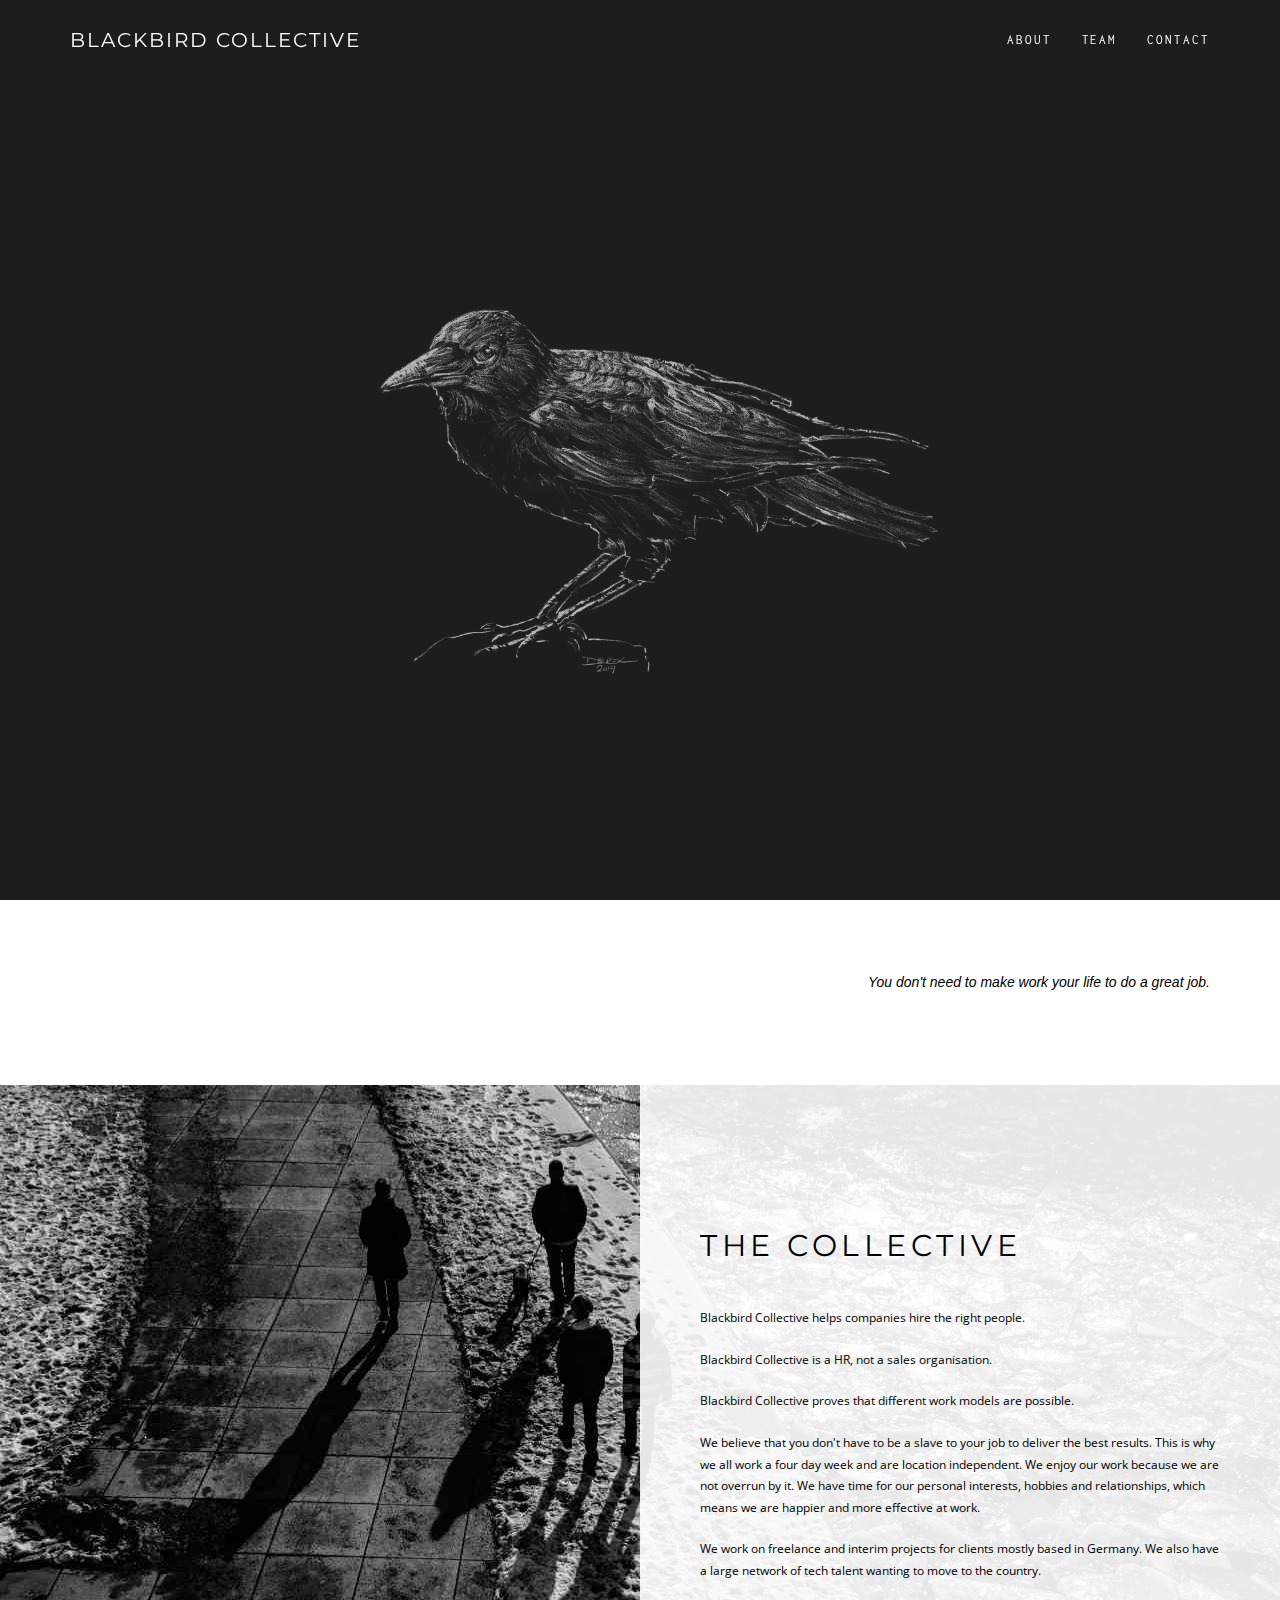
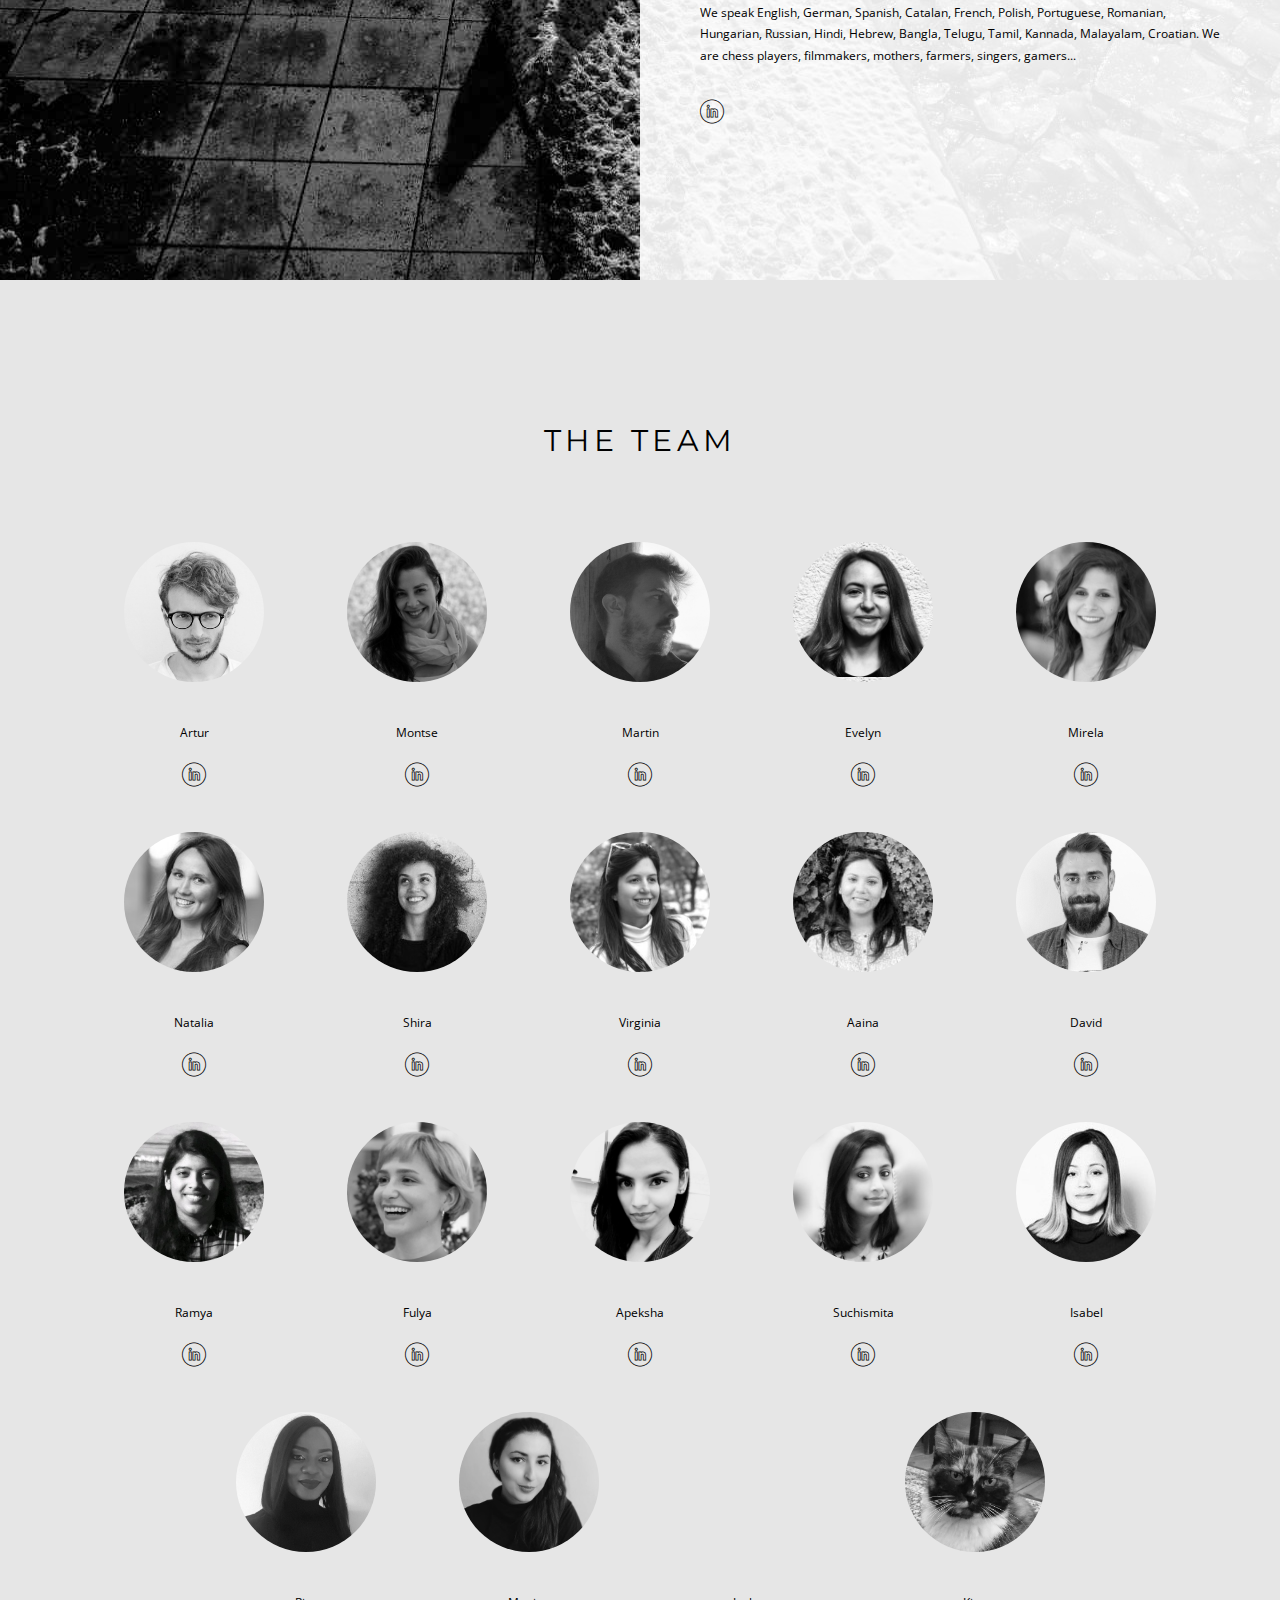
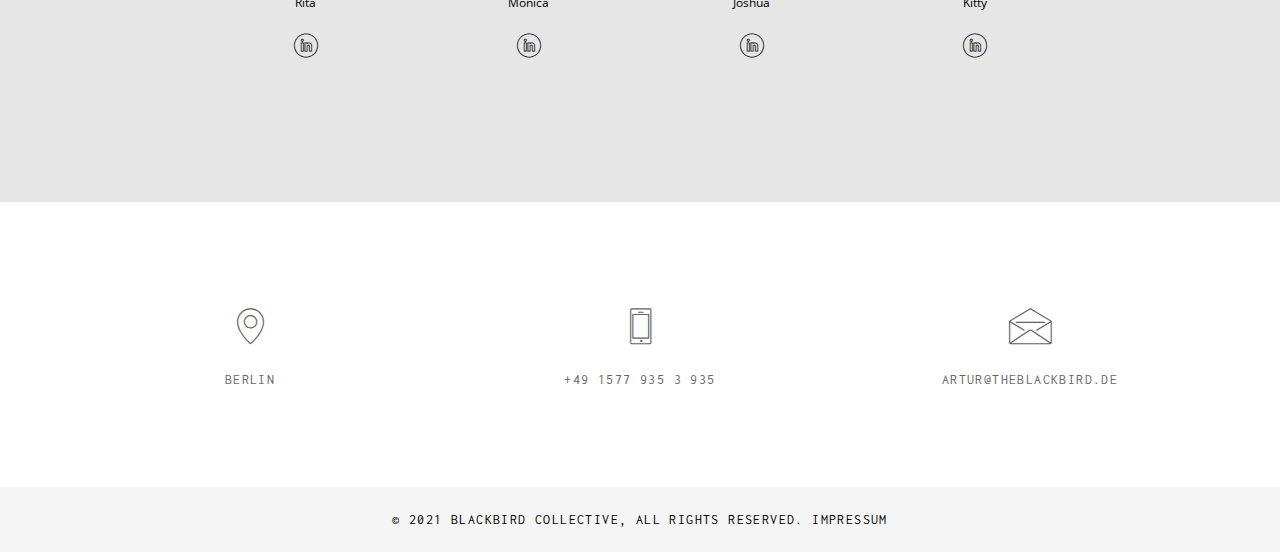
==== commit f11f2294: "Update index.html" ====
--- a/index.html
+++ b/index.html
@@ -236,6 +236,11 @@
 		     				<div class="img-circle" id="monica"></div>
 		     				<p>Monica</p>
 							<a href="https://www.linkedin.com/in/monicagcristea/"><span class="icon-linkedin"></span></a>
+						</div>
+						<div class="team-member">
+		     				<div class="img-circle" id="joshua"></div>
+		     				<p>Joshua</p>
+							<a href="https://www.linkedin.com/in/joshuasmind/"><span class="icon-linkedin"></span></a>
 						</div>
 						<div class="team-member">
 		     				<div class="img-circle" id="kitty"></div>
--- a/assets/css/custom.css
+++ b/assets/css/custom.css
@@ -105,6 +105,14 @@
   background-image: url("../../images/isabel.jpg");
 }
 
+#rita {
+  background-image: url("../../images/rita.jpg");
+}
+
+#monica {
+  background-image: url("../../images/monica.jpg");
+}
+
 #kitty {
   background-image: url("../../images/kitty.jpg");
 }
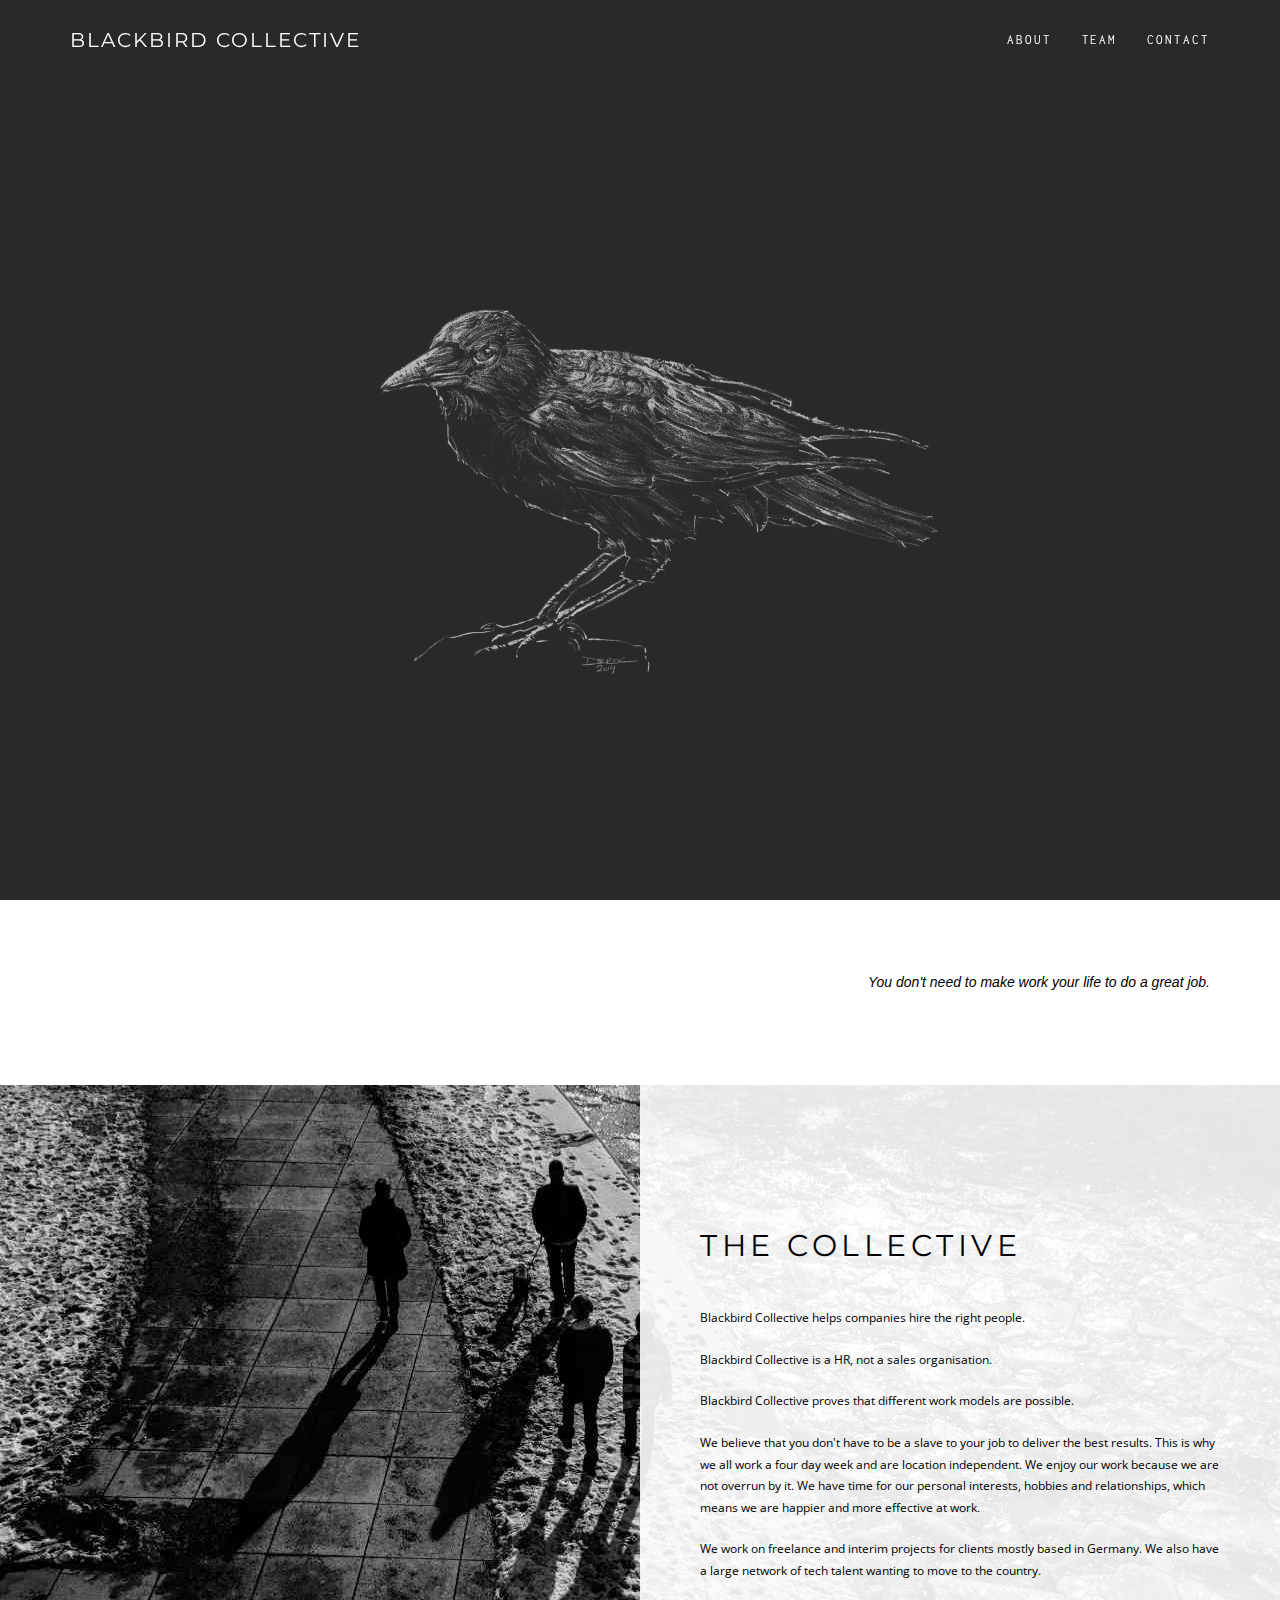
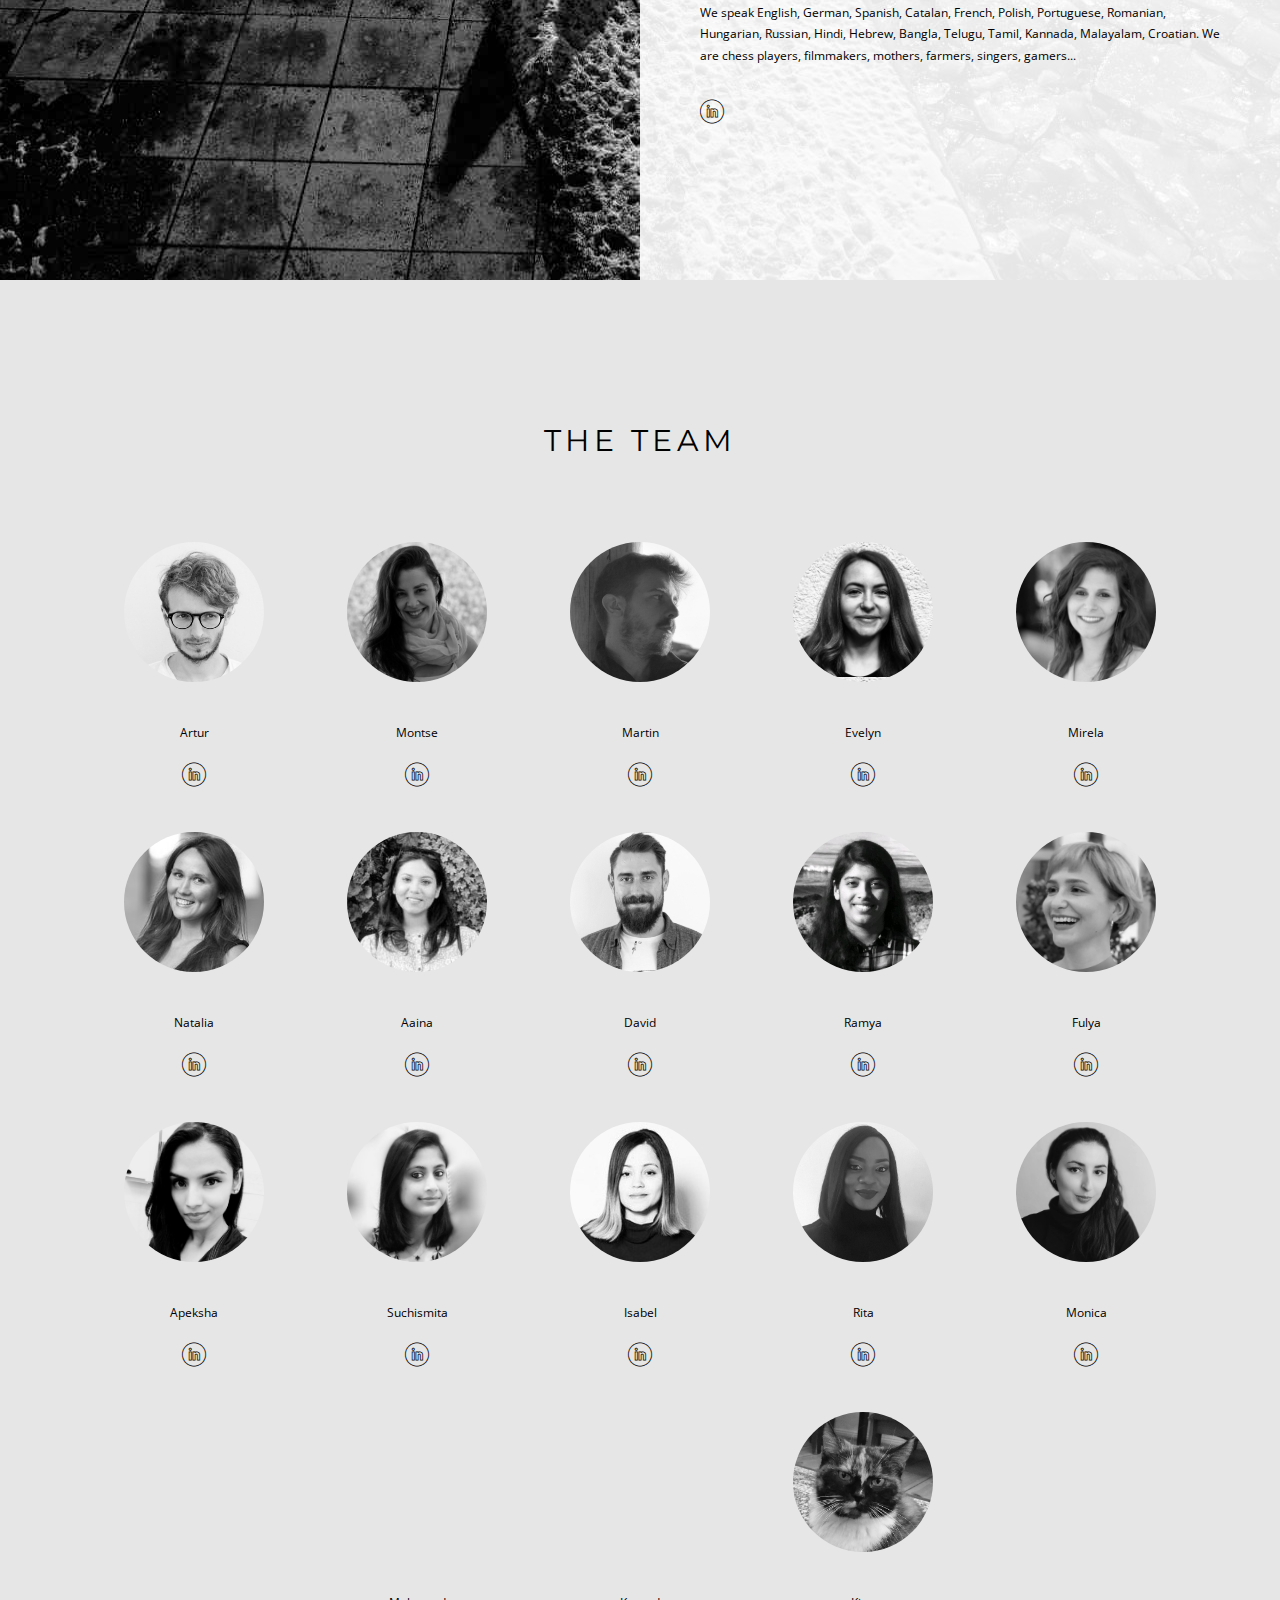
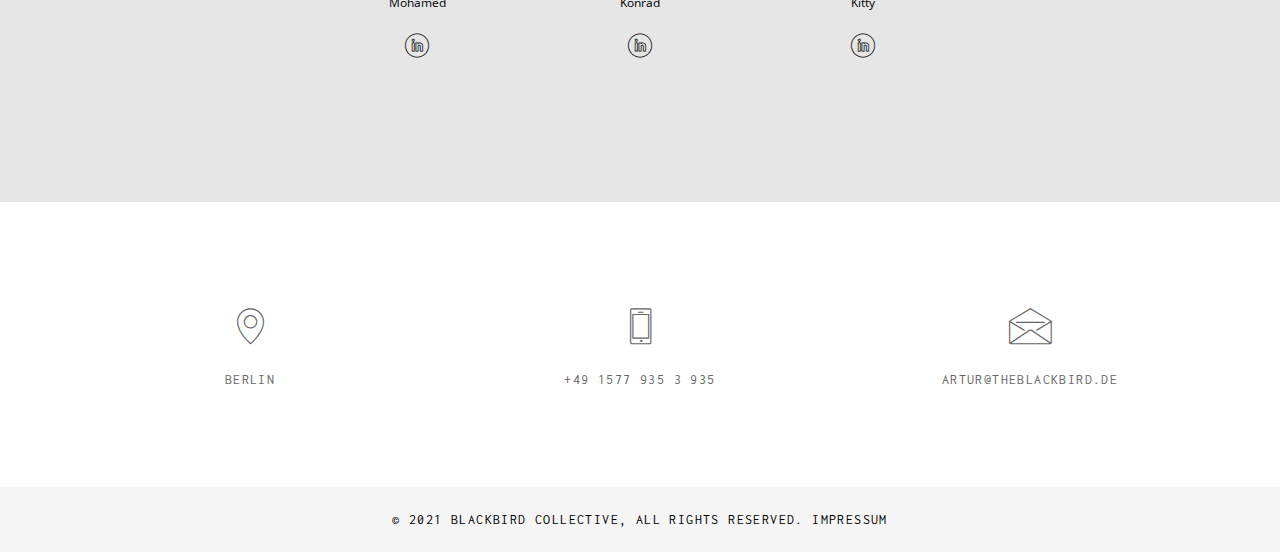
==== commit e8157d5a: "Update index.html" ====
--- a/index.html
+++ b/index.html
@@ -183,16 +183,6 @@
 							<a href="https://www.linkedin.com/in/natalia-katana-90888762/"><span class="icon-linkedin"></span></a>
 						</div>
 						<div class="team-member">
-		     				<div class="img-circle" id="shira"></div>
-		     				<p>Shira</p>
-							<a href="https://www.linkedin.com/in/shira-kiderlen-b3609296/"><span class="icon-linkedin"></span></a>
-			    			</div>
-						<div class="team-member">
-		     				<div class="img-circle" id="virginia"></div>
-		     				<p>Virginia</p>
-							<a href="https://www.linkedin.com/in/virginia-sol-conde/"><span class="icon-linkedin"></span></a>
-						</div>
-						<div class="team-member">
 		     				<div class="img-circle" id="aaina"></div>
 		     				<p>Aaina</p>
 							<a href="https://www.linkedin.com/in/aaina-arora/"><span class="icon-linkedin"></span></a>
@@ -238,10 +228,16 @@
 							<a href="https://www.linkedin.com/in/monicagcristea/"><span class="icon-linkedin"></span></a>
 						</div>
 						<div class="team-member">
-		     				<div class="img-circle" id="joshua"></div>
-		     				<p>Joshua</p>
-							<a href="https://www.linkedin.com/in/joshuasmind/"><span class="icon-linkedin"></span></a>
-						</div>
+		     				<div class="img-circle" id="mohamed"></div>
+		     				<p>Mohamed</p>
+							<a href="https://www.linkedin.com/in/mohamed-el-shahat-mba-phri-309b1826/"><span class="icon-linkedin"></span></a>
+						</div>
+						<div class="team-member">
+		     				<div class="img-circle" id="konrad"></div>
+		     				<p>Konrad</p>
+							<a href="https://www.linkedin.com/in/konrad-górski-b17b58175/"><span class="icon-linkedin"></span></a>
+						</div>
+
 						<div class="team-member">
 		     				<div class="img-circle" id="kitty"></div>
 		     				<p>Kitty</p>
--- a/assets/css/custom.css
+++ b/assets/css/custom.css
@@ -113,6 +113,10 @@
   background-image: url("../../images/monica.jpg");
 }
 
+#joshua {
+  background-image: url("../../images/joshua.jpg");
+}
+
 #kitty {
   background-image: url("../../images/kitty.jpg");
 }
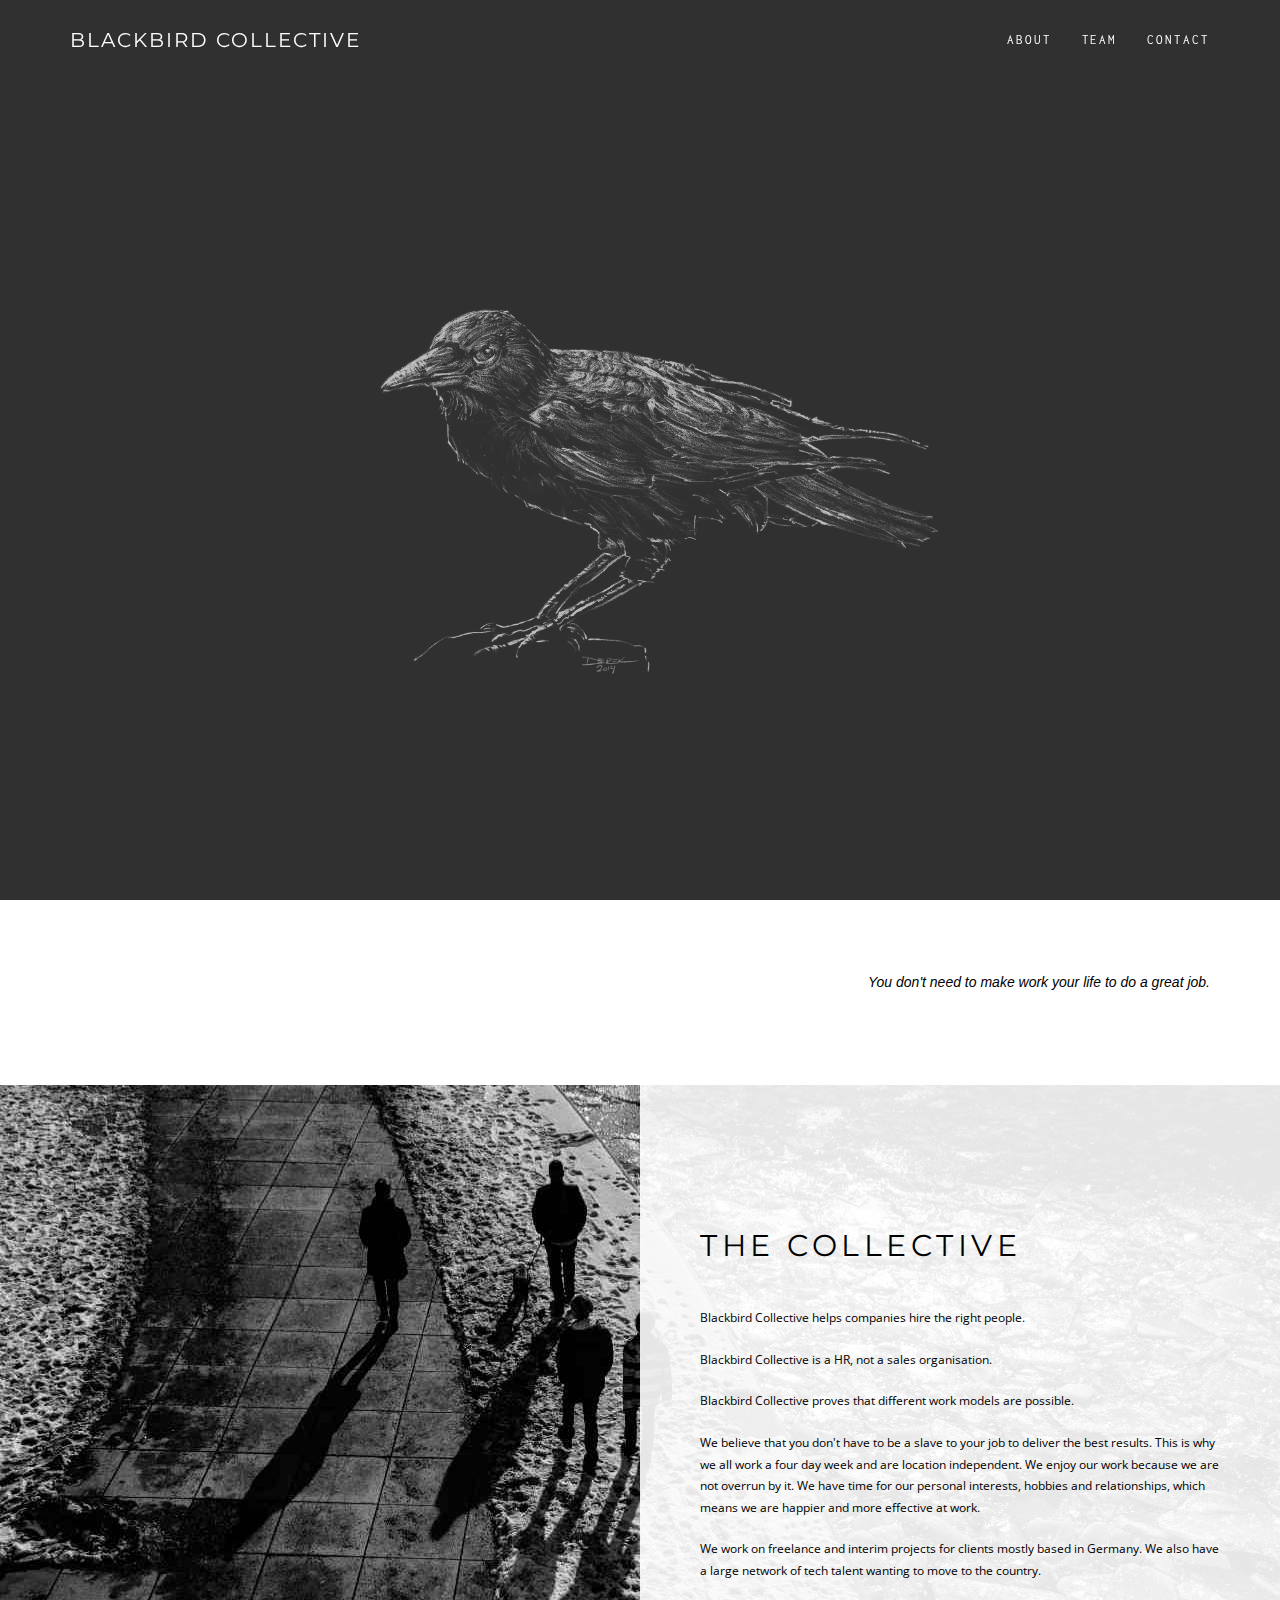
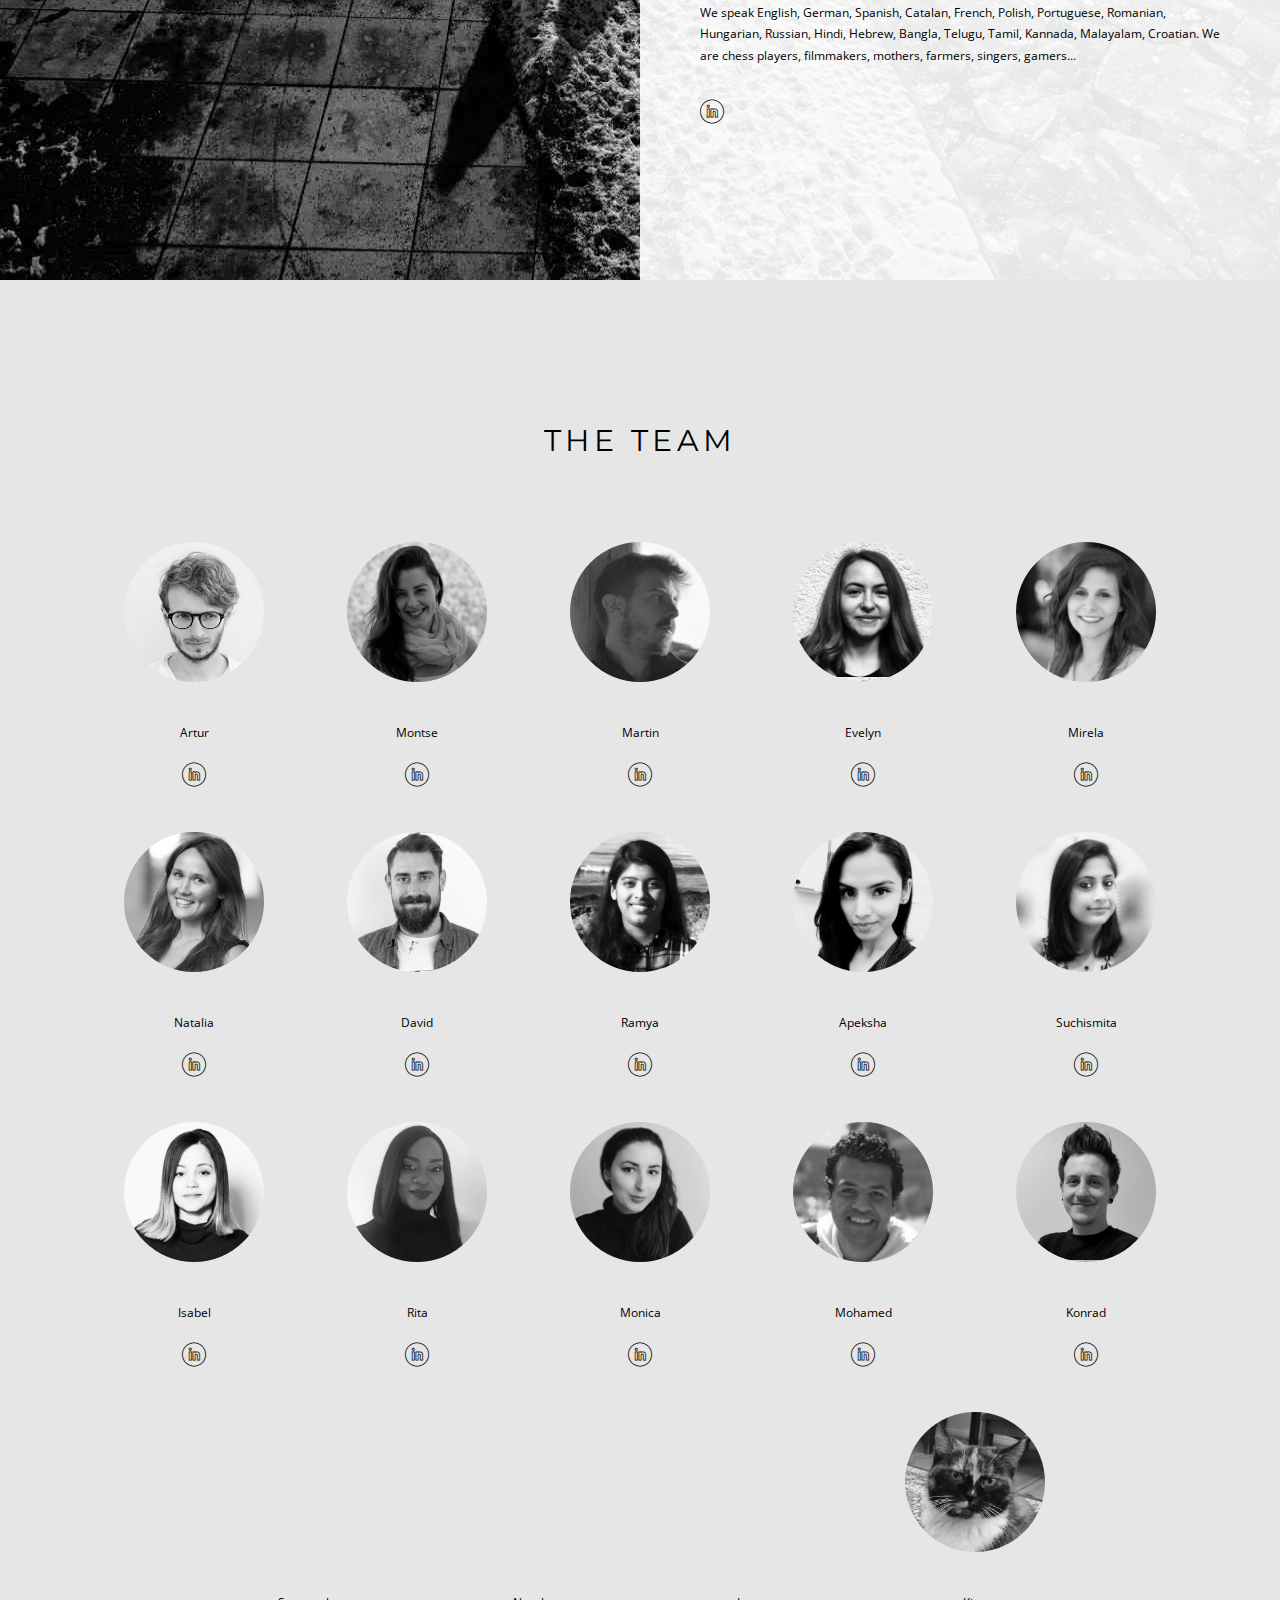
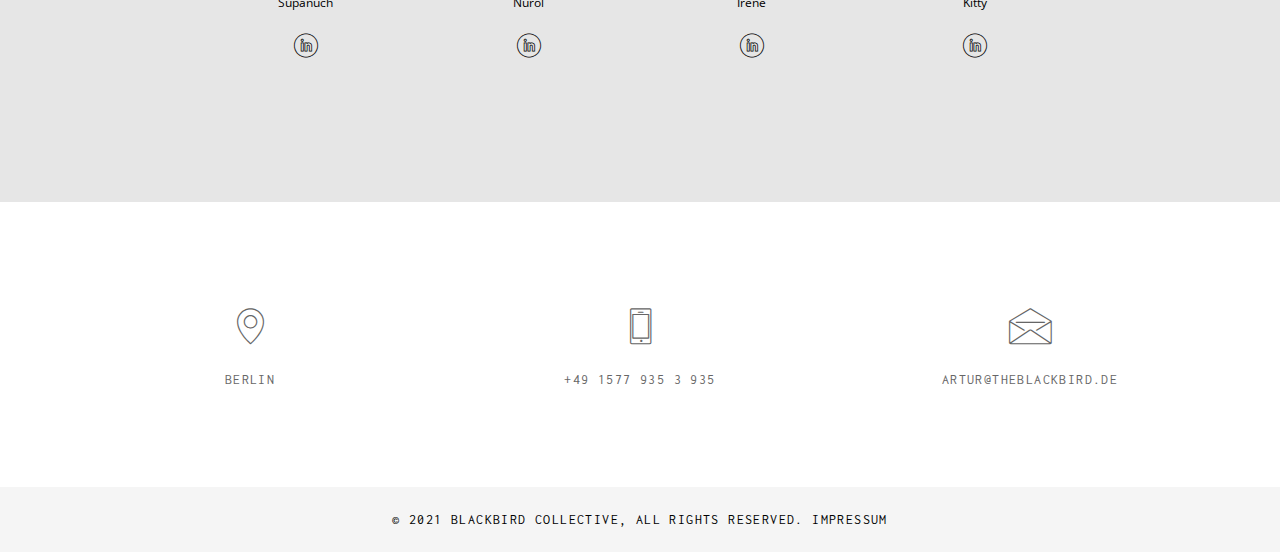
==== commit 7b11fc0d: "Update index.html" ====
--- a/index.html
+++ b/index.html
@@ -183,11 +183,6 @@
 							<a href="https://www.linkedin.com/in/natalia-katana-90888762/"><span class="icon-linkedin"></span></a>
 						</div>
 						<div class="team-member">
-		     				<div class="img-circle" id="aaina"></div>
-		     				<p>Aaina</p>
-							<a href="https://www.linkedin.com/in/aaina-arora/"><span class="icon-linkedin"></span></a>
-						</div>
-						<div class="team-member">
 		     				<div class="img-circle" id="david"></div>
 		     				<p>David</p>
 							<a href="https://www.linkedin.com/in/david-dukic-2b179a167/?miniProfileUrn=urn%3Ali%3Afs_miniProfile%3AACoAACfOIiUB5-FbG6EJ0XPs8m3ChK4rYDBHxj4"><span class="icon-linkedin"></span></a>
@@ -198,11 +193,6 @@
 							<a href="https://www.linkedin.com/in/ramya-sree-k-860217149/"><span class="icon-linkedin"></span></a>
 						</div>
 						<div class="team-member">
-		     				<div class="img-circle" id="fulya"></div>
-		     				<p>Fulya</p>
-							<a href="https://www.linkedin.com/in/fulyaydin/"><span class="icon-linkedin"></span></a>
-						</div>
-						<div class="team-member">
 		     				<div class="img-circle" id="apeksha"></div>
 		     				<p>Apeksha</p>
 							<a href="https://www.linkedin.com/in/apeksha-m-a0412a112/"><span class="icon-linkedin"></span></a>
@@ -237,7 +227,21 @@
 		     				<p>Konrad</p>
 							<a href="https://www.linkedin.com/in/konrad-górski-b17b58175/"><span class="icon-linkedin"></span></a>
 						</div>
-
+						<div class="team-member">
+		     				<div class="img-circle" id="supanuch"></div>
+		     				<p>Supanuch</p>
+							<a href="https://www.linkedin.com/in/supanuch/"><span class="icon-linkedin"></span></a>
+						</div>
+						<div class="team-member">
+		     				<div class="img-circle" id="nurol"></div>
+		     				<p>Nurol</p>
+							<a href="https://www.linkedin.com/in/nurolroszaimey/"><span class="icon-linkedin"></span></a>
+						</div>
+						<div class="team-member">
+		     				<div class="img-circle" id="irene"></div>
+		     				<p>Irene</p>
+							<a href="https://www.linkedin.com/in/irene-peruzzi-87446513/"><span class="icon-linkedin"></span></a>
+						</div>
 						<div class="team-member">
 		     				<div class="img-circle" id="kitty"></div>
 		     				<p>Kitty</p>
--- a/assets/css/custom.css
+++ b/assets/css/custom.css
@@ -49,10 +49,6 @@
   background-image: url("../../images/evelyn.jpeg");
 }
 
-#jean {
-  background-image: url("../../images/jean.jpeg");
-}
-
 #martin {
   background-image: url("../../images/martin.jpeg");
 }
@@ -67,14 +63,6 @@
 
 #mirela {
   background-image: url("../../images/mirela.jpg");
-}
-
-#shira {
-  background-image: url("../../images/shira.jpg");
-}
-
-#virginia {
-  background-image: url("../../images/virginia.jpg");
 }
 
 #aaina {
@@ -113,8 +101,12 @@
   background-image: url("../../images/monica.jpg");
 }
 
-#joshua {
-  background-image: url("../../images/joshua.jpg");
+#mohamed {
+  background-image: url("../../images/mohamed.jpg");
+}
+
+#konrad {
+  background-image: url("../../images/konrad.jpg");
 }
 
 #kitty {
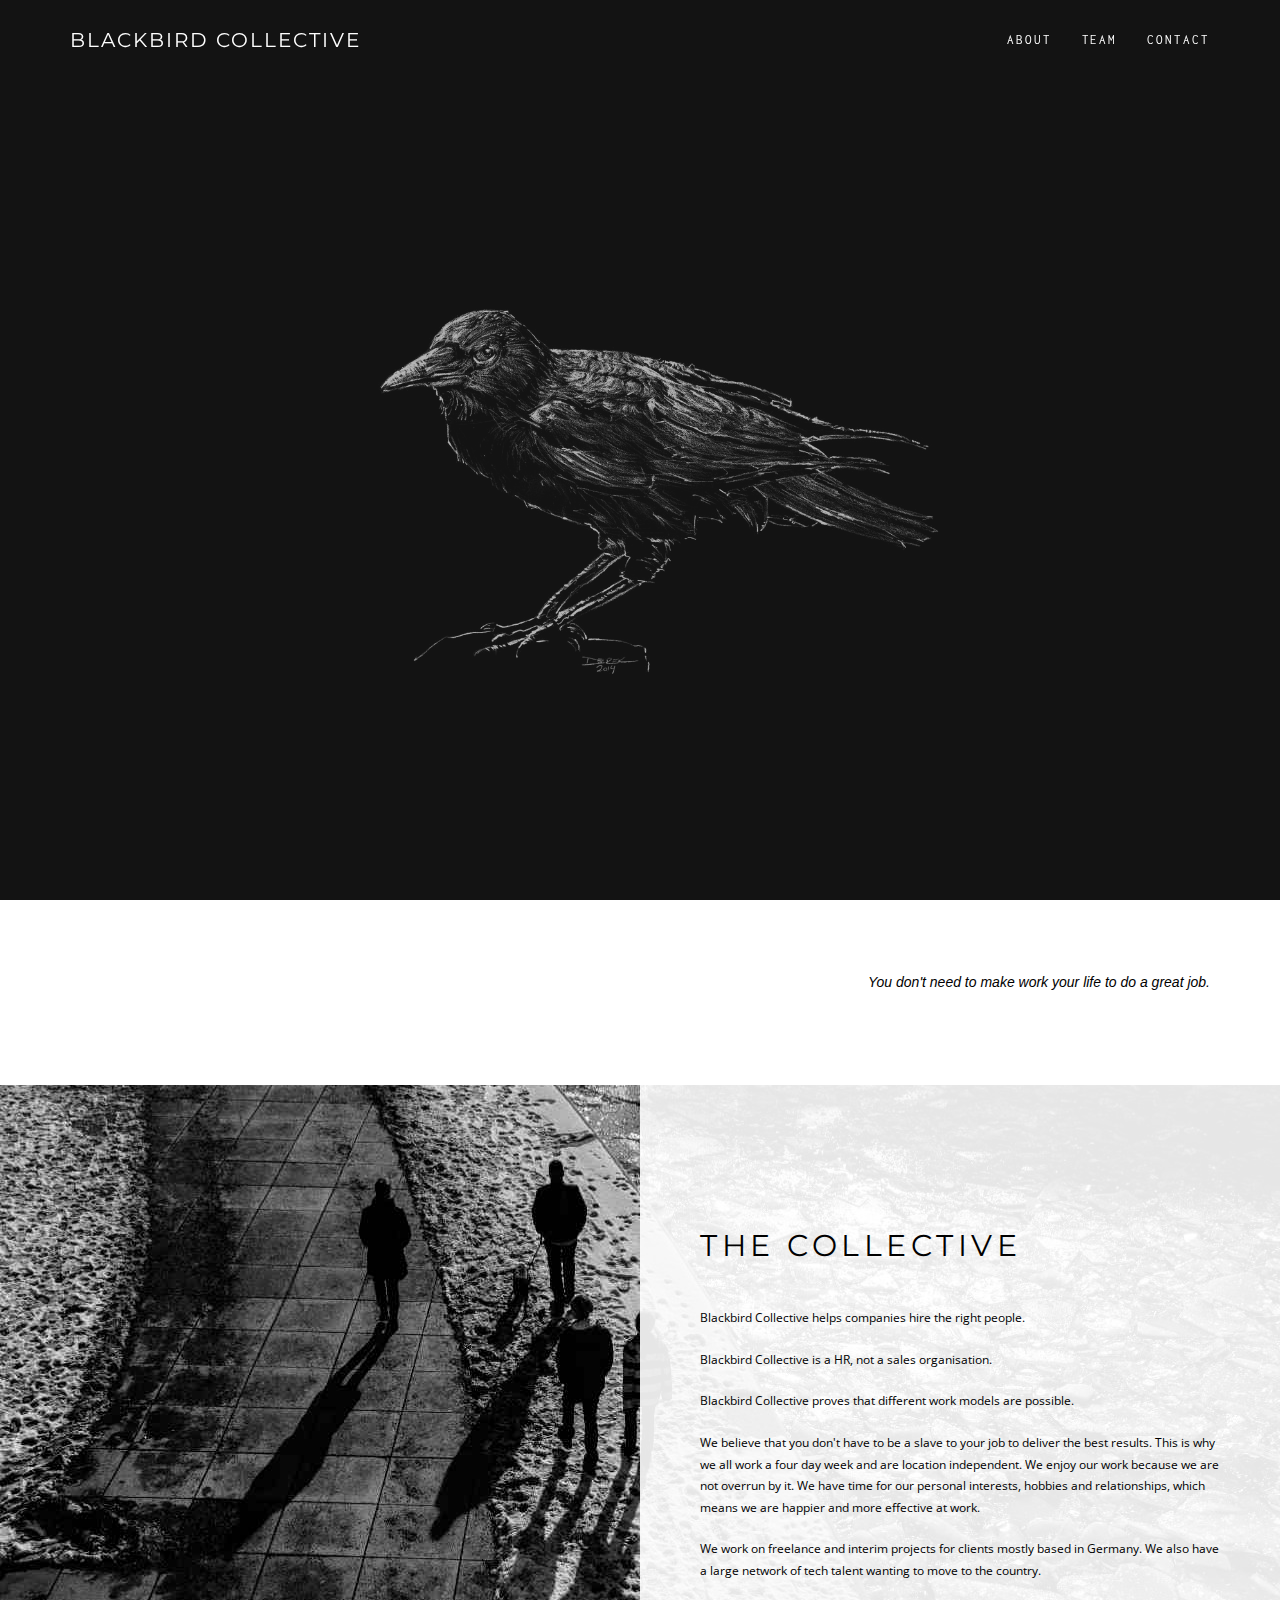
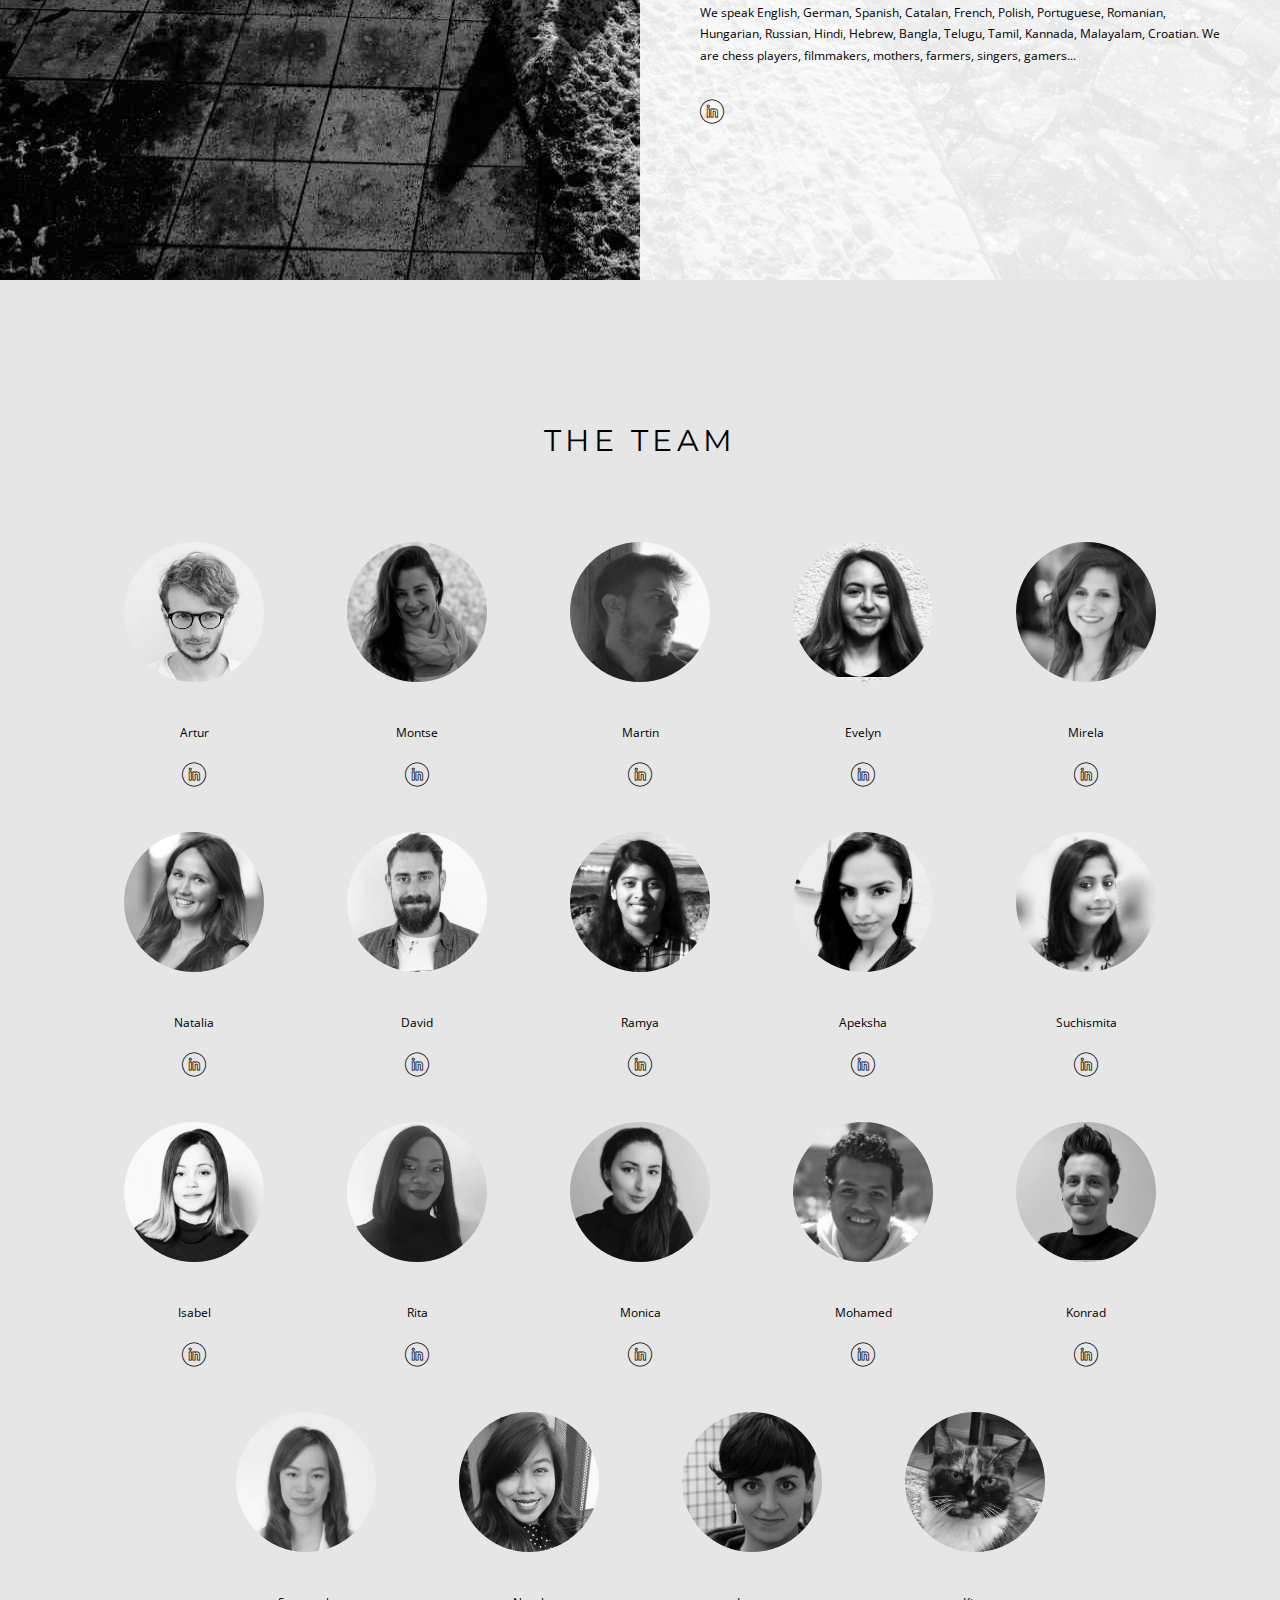
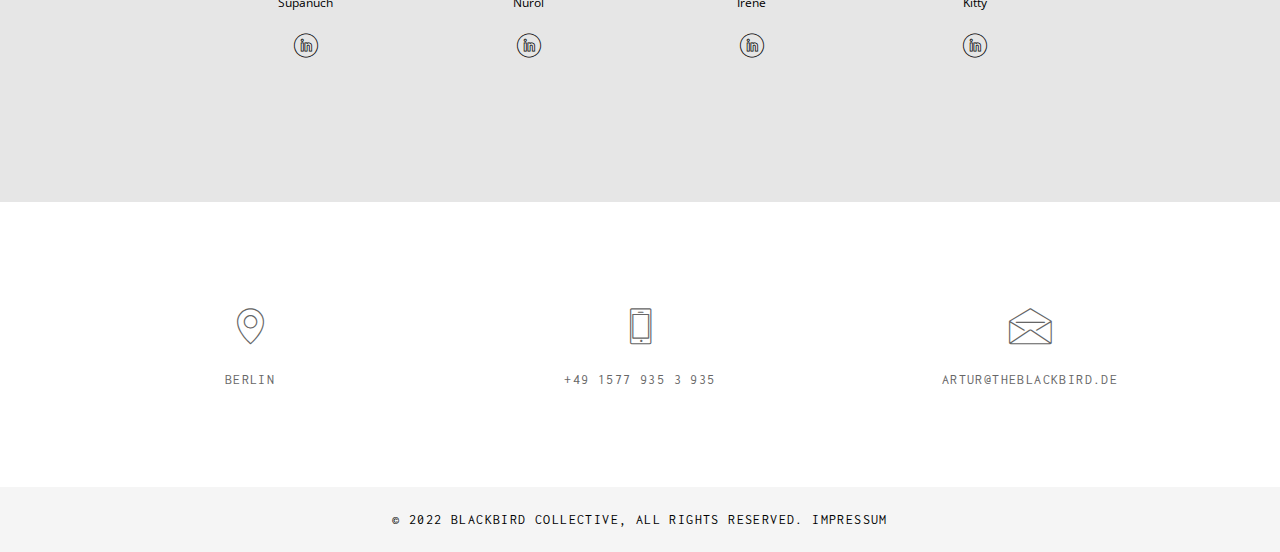
==== commit e48f4ef9: "Update index.html" ====
--- a/index.html
+++ b/index.html
@@ -319,7 +319,7 @@
 				<div class="row">
 		
 					<div class="col-sm-12 text-center">
-						<p class="copyright font-inc m-b-0">© 2021 <a href="#">blackbird collective</a>, All Rights Reserved. <a href="impressum.html">Impressum</a></p>
+						<p class="copyright font-inc m-b-0">© 2022 <a href="#">blackbird collective</a>, All Rights Reserved. <a href="impressum.html">Impressum</a></p>
 					</div>
 		
 				</div>
--- a/assets/css/custom.css
+++ b/assets/css/custom.css
@@ -109,6 +109,18 @@
   background-image: url("../../images/konrad.jpg");
 }
 
+#supanuch {
+  background-image: url("../../images/supanuch.jpg");
+}
+
+#nurol {
+  background-image: url("../../images/nurol.jpg");
+}
+
+#irene {
+  background-image: url("../../images/irene.jpg");
+}
+
 #kitty {
   background-image: url("../../images/kitty.jpg");
 }
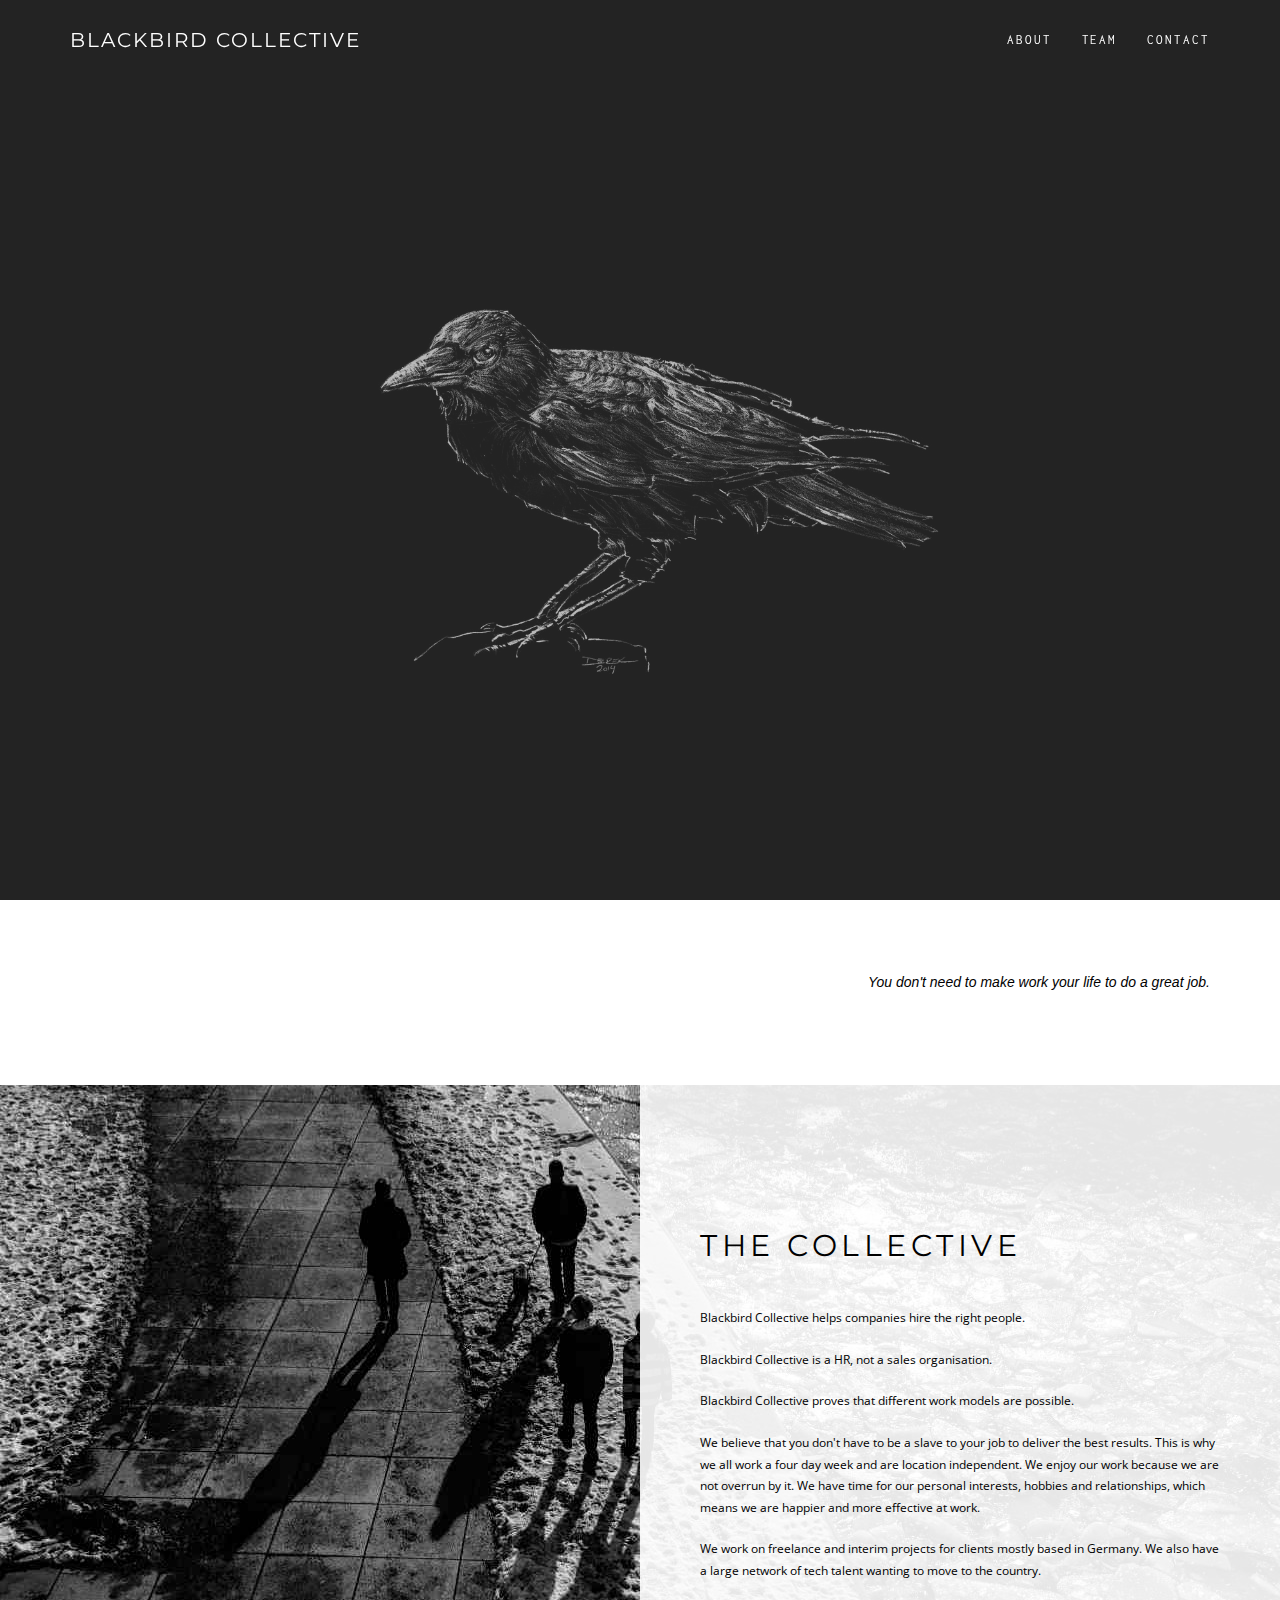
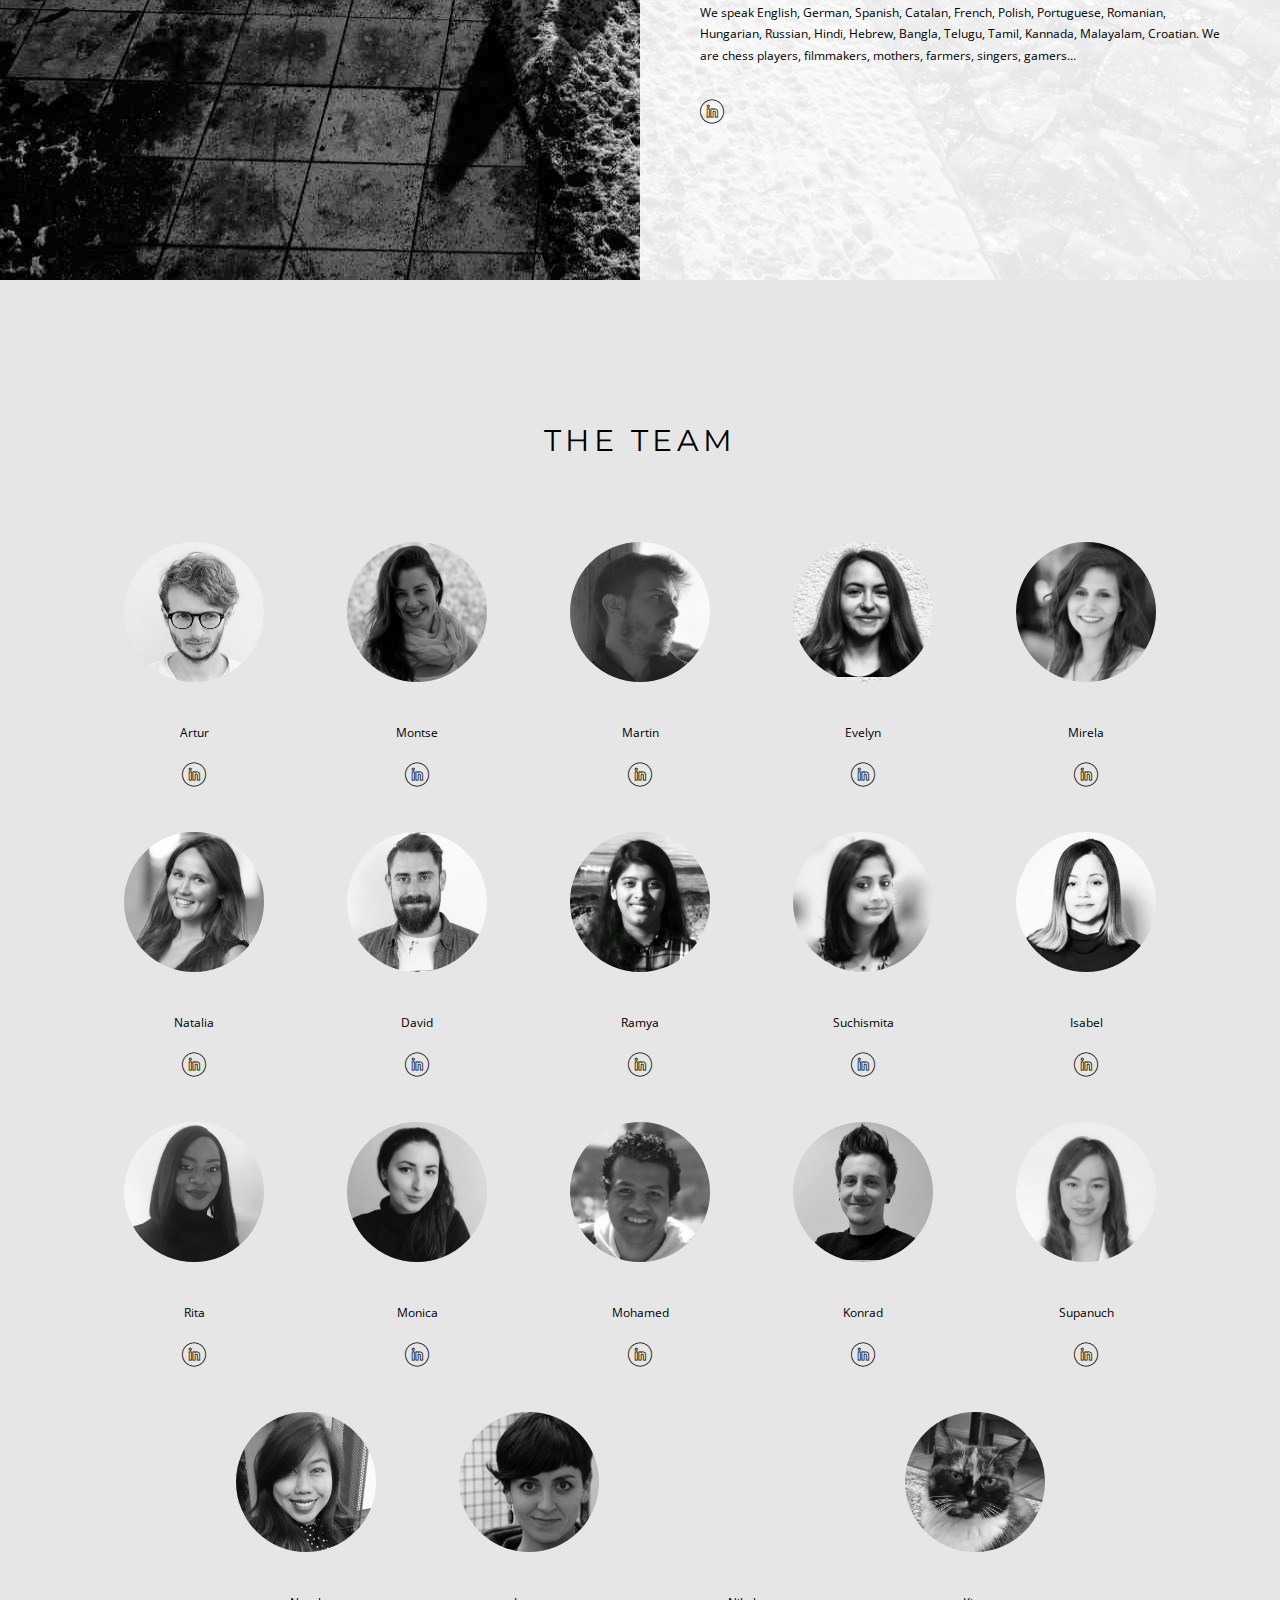
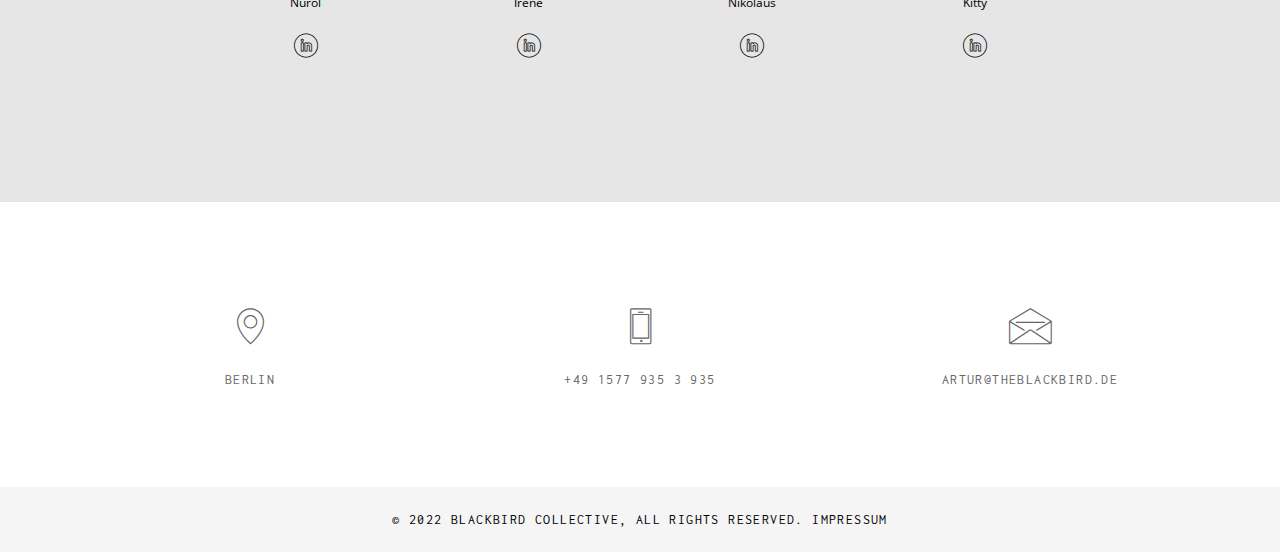
==== commit a19e2259: "Update index.html" ====
--- a/index.html
+++ b/index.html
@@ -193,11 +193,6 @@
 							<a href="https://www.linkedin.com/in/ramya-sree-k-860217149/"><span class="icon-linkedin"></span></a>
 						</div>
 						<div class="team-member">
-		     				<div class="img-circle" id="apeksha"></div>
-		     				<p>Apeksha</p>
-							<a href="https://www.linkedin.com/in/apeksha-m-a0412a112/"><span class="icon-linkedin"></span></a>
-						</div>
-						<div class="team-member">
 		     				<div class="img-circle" id="suchi"></div>
 		     				<p>Suchismita</p>
 							<a href="https://www.linkedin.com/in/suchismitaduttaguptapal/"><span class="icon-linkedin"></span></a>
@@ -241,6 +236,11 @@
 		     				<div class="img-circle" id="irene"></div>
 		     				<p>Irene</p>
 							<a href="https://www.linkedin.com/in/irene-peruzzi-87446513/"><span class="icon-linkedin"></span></a>
+						</div>
+						<div class="team-member">
+		     				<div class="img-circle" id="nikolaus"></div>
+		     				<p>Nikolaus</p>
+							<a href="https://www.linkedin.com/in/nikolaus-abimontro/"><span class="icon-linkedin"></span></a>
 						</div>
 						<div class="team-member">
 		     				<div class="img-circle" id="kitty"></div>
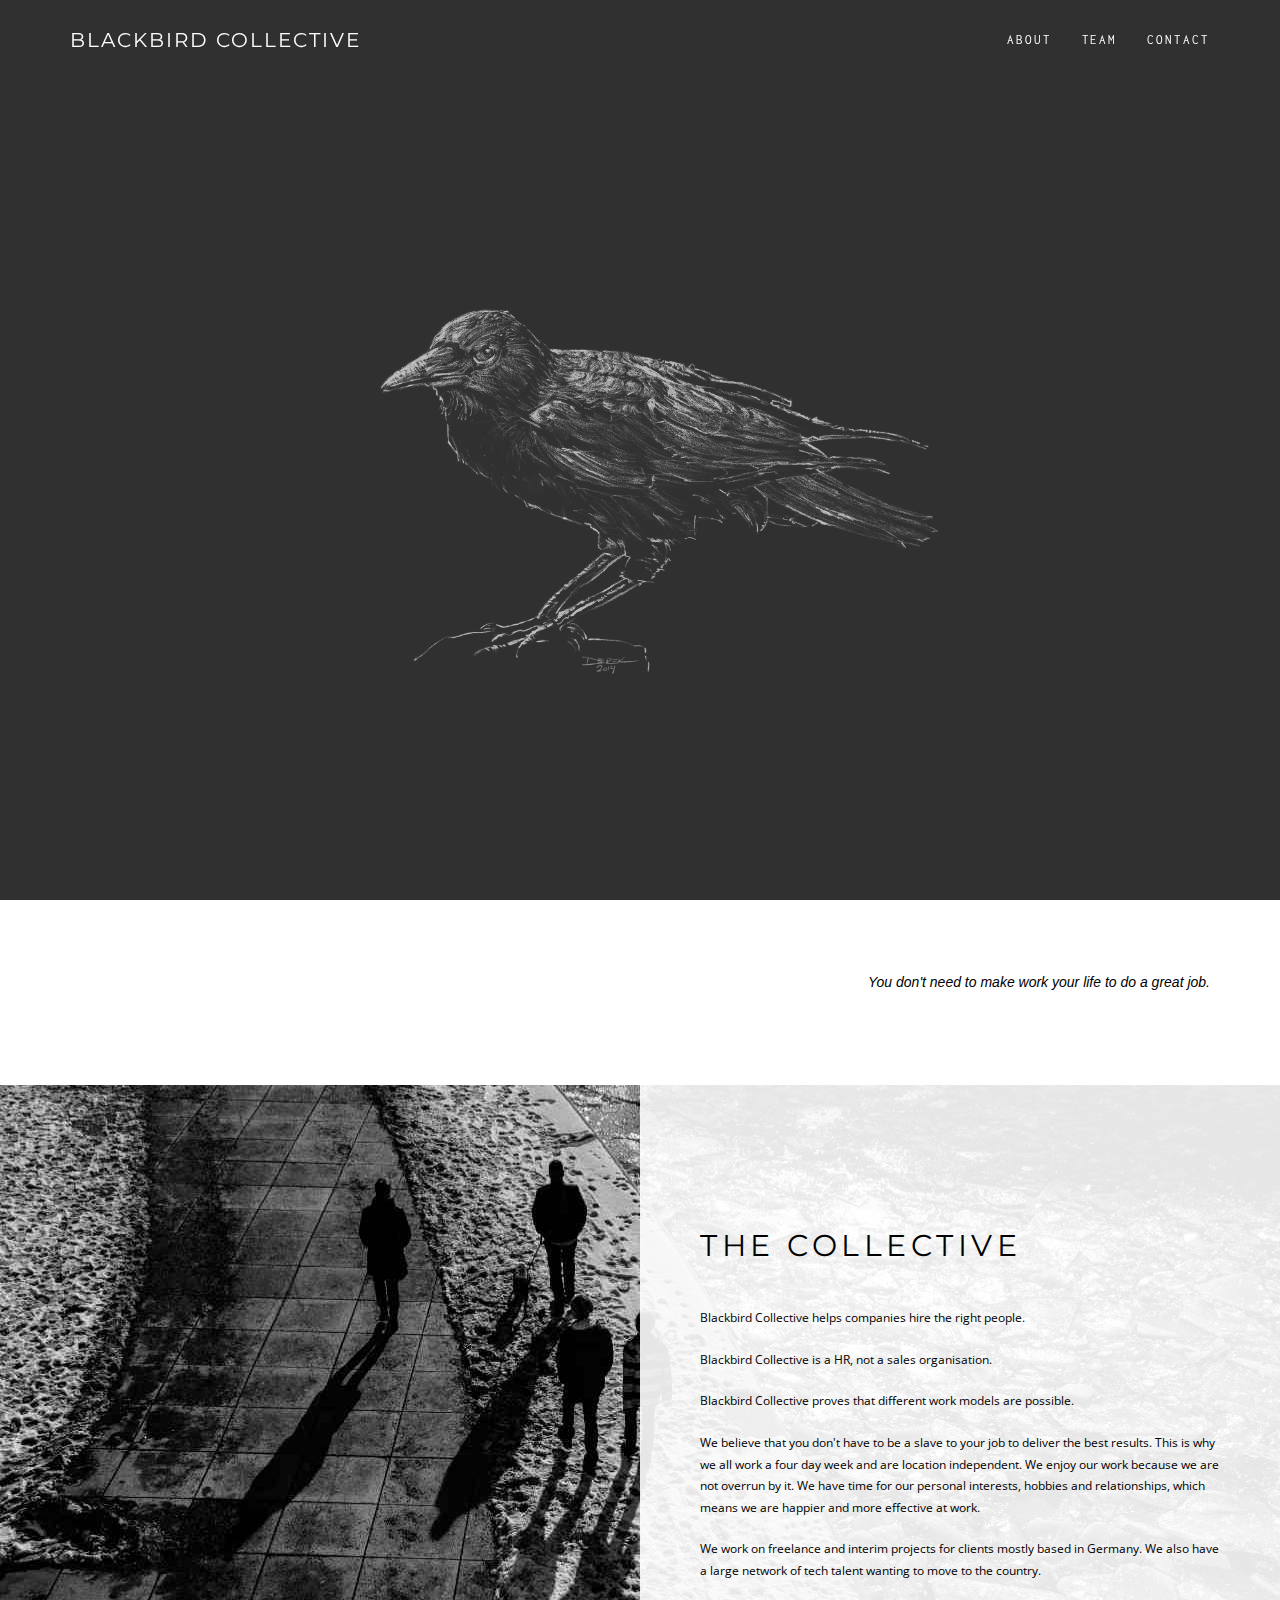
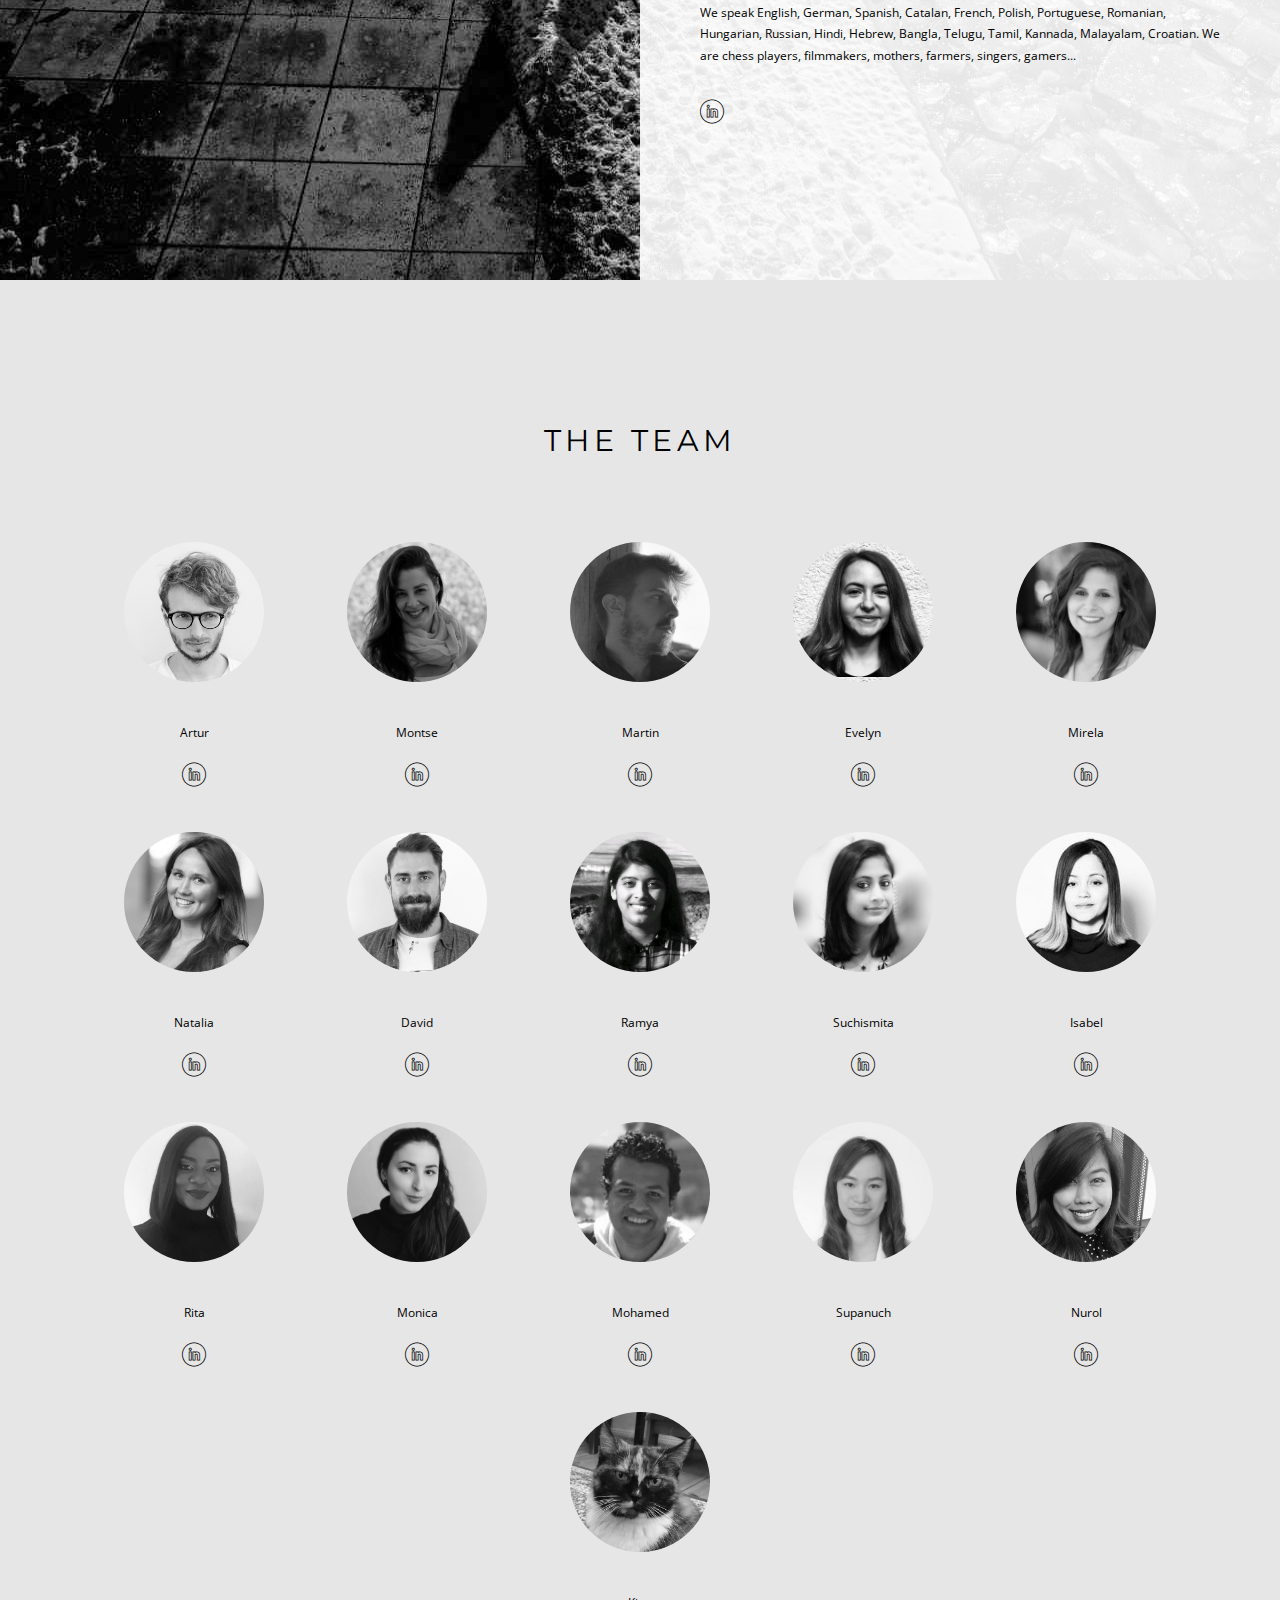
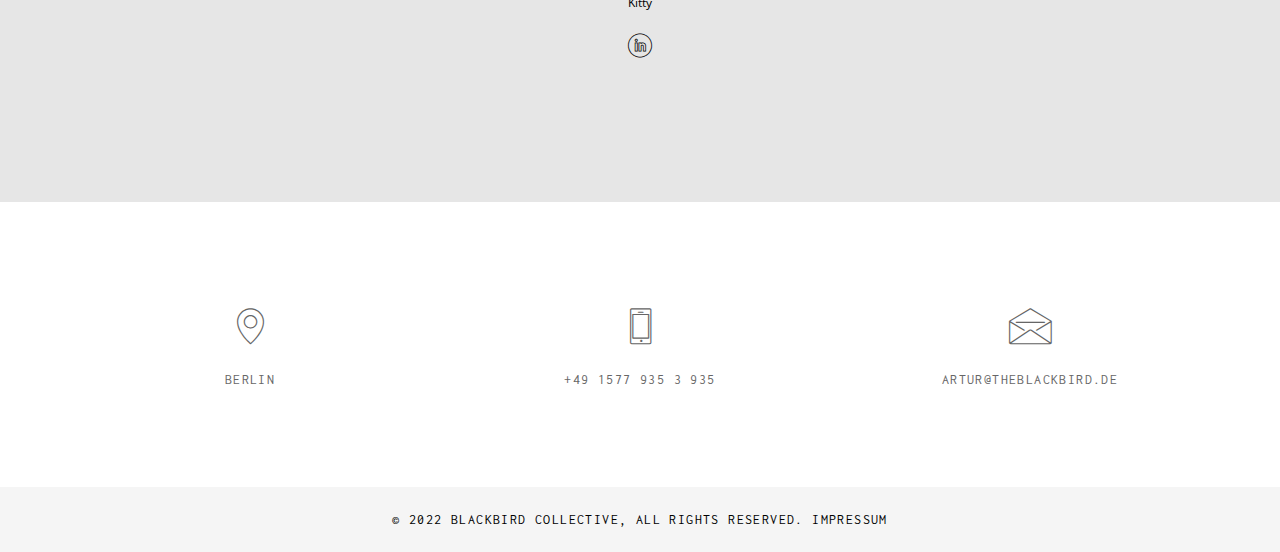
==== commit 7263805a: "Update index.html" ====
--- a/index.html
+++ b/index.html
@@ -218,11 +218,6 @@
 							<a href="https://www.linkedin.com/in/mohamed-el-shahat-mba-phri-309b1826/"><span class="icon-linkedin"></span></a>
 						</div>
 						<div class="team-member">
-		     				<div class="img-circle" id="konrad"></div>
-		     				<p>Konrad</p>
-							<a href="https://www.linkedin.com/in/konrad-górski-b17b58175/"><span class="icon-linkedin"></span></a>
-						</div>
-						<div class="team-member">
 		     				<div class="img-circle" id="supanuch"></div>
 		     				<p>Supanuch</p>
 							<a href="https://www.linkedin.com/in/supanuch/"><span class="icon-linkedin"></span></a>
@@ -232,16 +227,11 @@
 		     				<p>Nurol</p>
 							<a href="https://www.linkedin.com/in/nurolroszaimey/"><span class="icon-linkedin"></span></a>
 						</div>
-						<div class="team-member">
-		     				<div class="img-circle" id="irene"></div>
-		     				<p>Irene</p>
-							<a href="https://www.linkedin.com/in/irene-peruzzi-87446513/"><span class="icon-linkedin"></span></a>
-						</div>
-						<div class="team-member">
-		     				<div class="img-circle" id="nikolaus"></div>
-		     				<p>Nikolaus</p>
-							<a href="https://www.linkedin.com/in/nikolaus-abimontro/"><span class="icon-linkedin"></span></a>
-						</div>
+						<!--<div class="team-member">
+		     				<div class="img-circle" id="jasna"></div>
+		     				<p>Jasna</p>
+							<a href="https://www.linkedin.com/in/jasna-petrovic-503504121/"><span class="icon-linkedin"></span></a>
+						</div> -->
 						<div class="team-member">
 		     				<div class="img-circle" id="kitty"></div>
 		     				<p>Kitty</p>
--- a/assets/css/custom.css
+++ b/assets/css/custom.css
@@ -121,6 +121,10 @@
   background-image: url("../../images/irene.jpg");
 }
 
+#nikolaus {
+  background-image: url("../../images/nikolaus.jpg");
+}
+
 #kitty {
   background-image: url("../../images/kitty.jpg");
 }
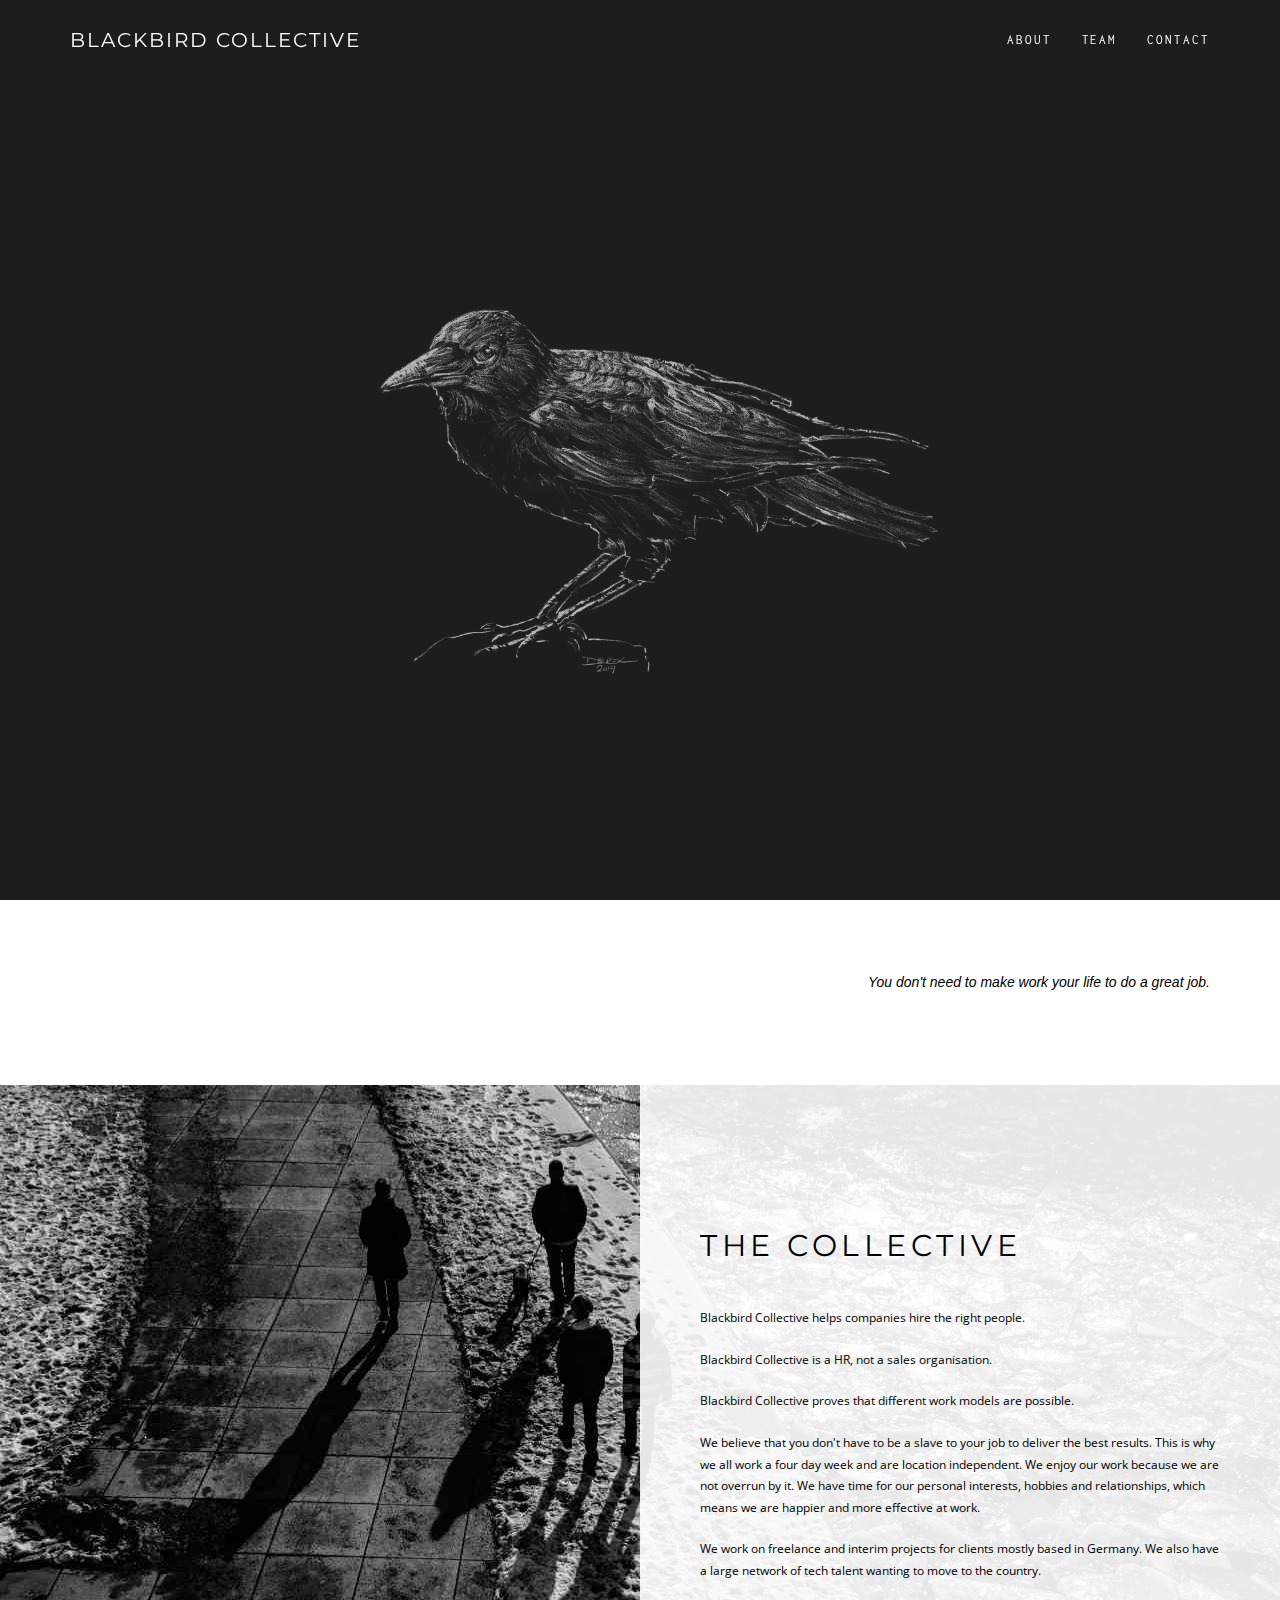
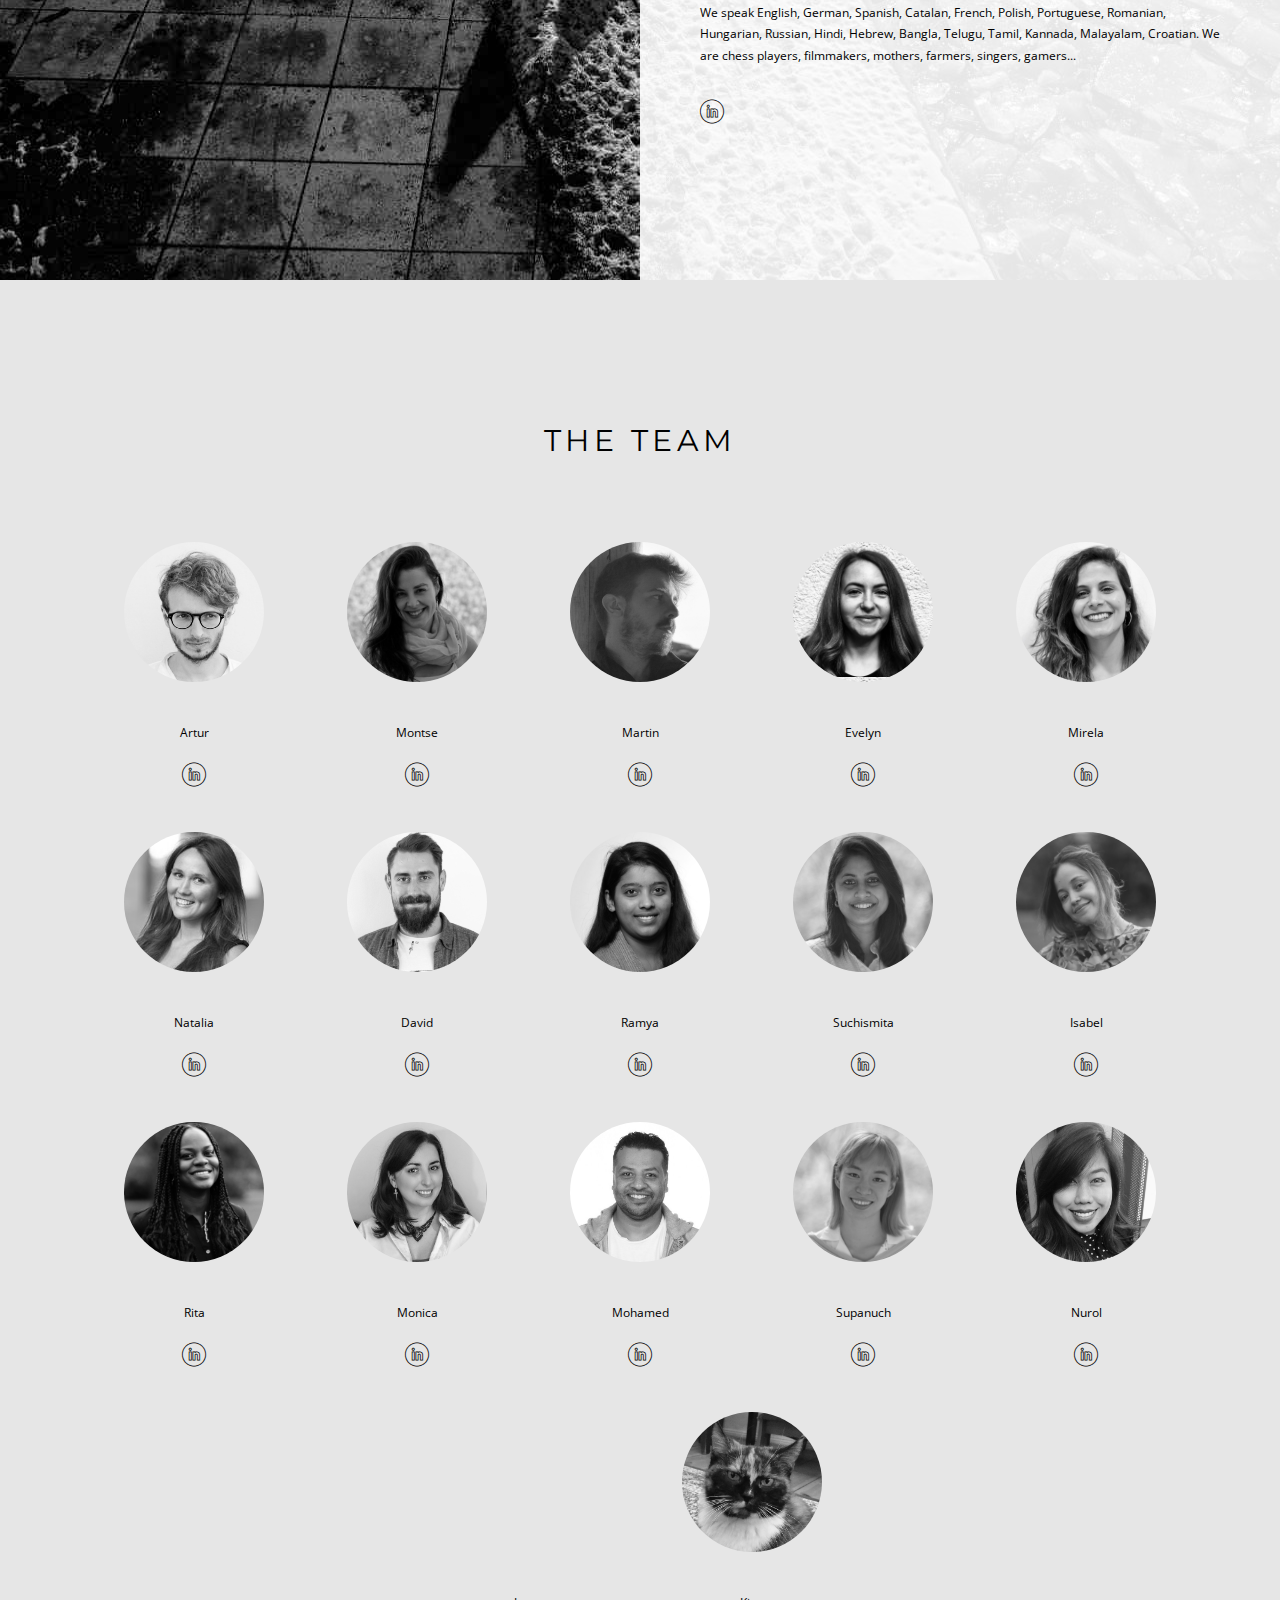
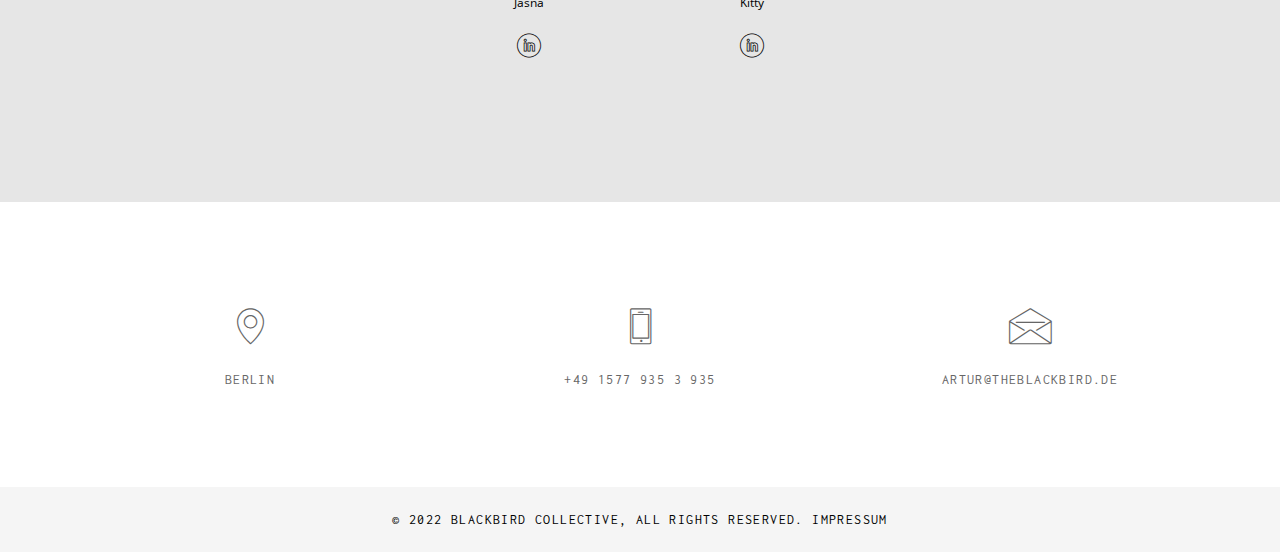
==== commit 40037958: "Update index.html" ====
--- a/index.html
+++ b/index.html
@@ -227,11 +227,11 @@
 		     				<p>Nurol</p>
 							<a href="https://www.linkedin.com/in/nurolroszaimey/"><span class="icon-linkedin"></span></a>
 						</div>
-						<!--<div class="team-member">
+						<div class="team-member">
 		     				<div class="img-circle" id="jasna"></div>
 		     				<p>Jasna</p>
 							<a href="https://www.linkedin.com/in/jasna-petrovic-503504121/"><span class="icon-linkedin"></span></a>
-						</div> -->
+						</div>
 						<div class="team-member">
 		     				<div class="img-circle" id="kitty"></div>
 		     				<p>Kitty</p>
